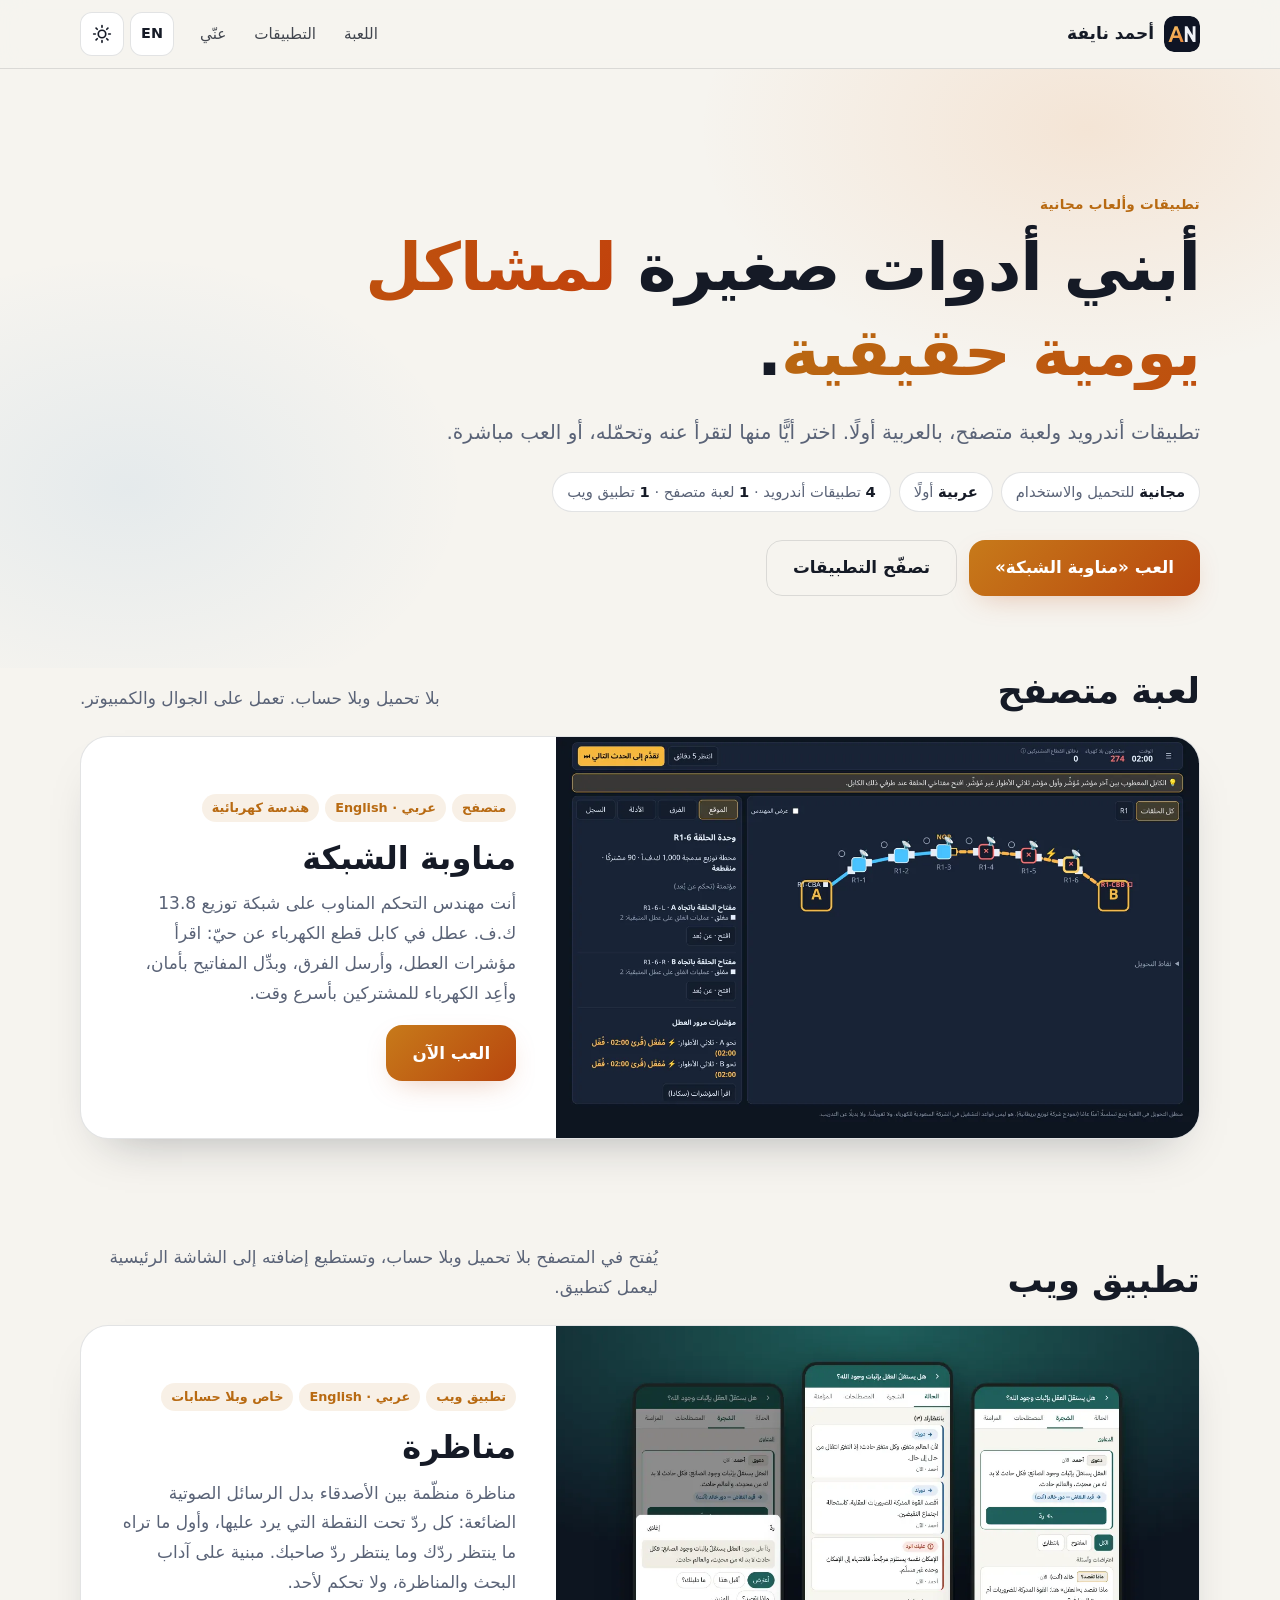
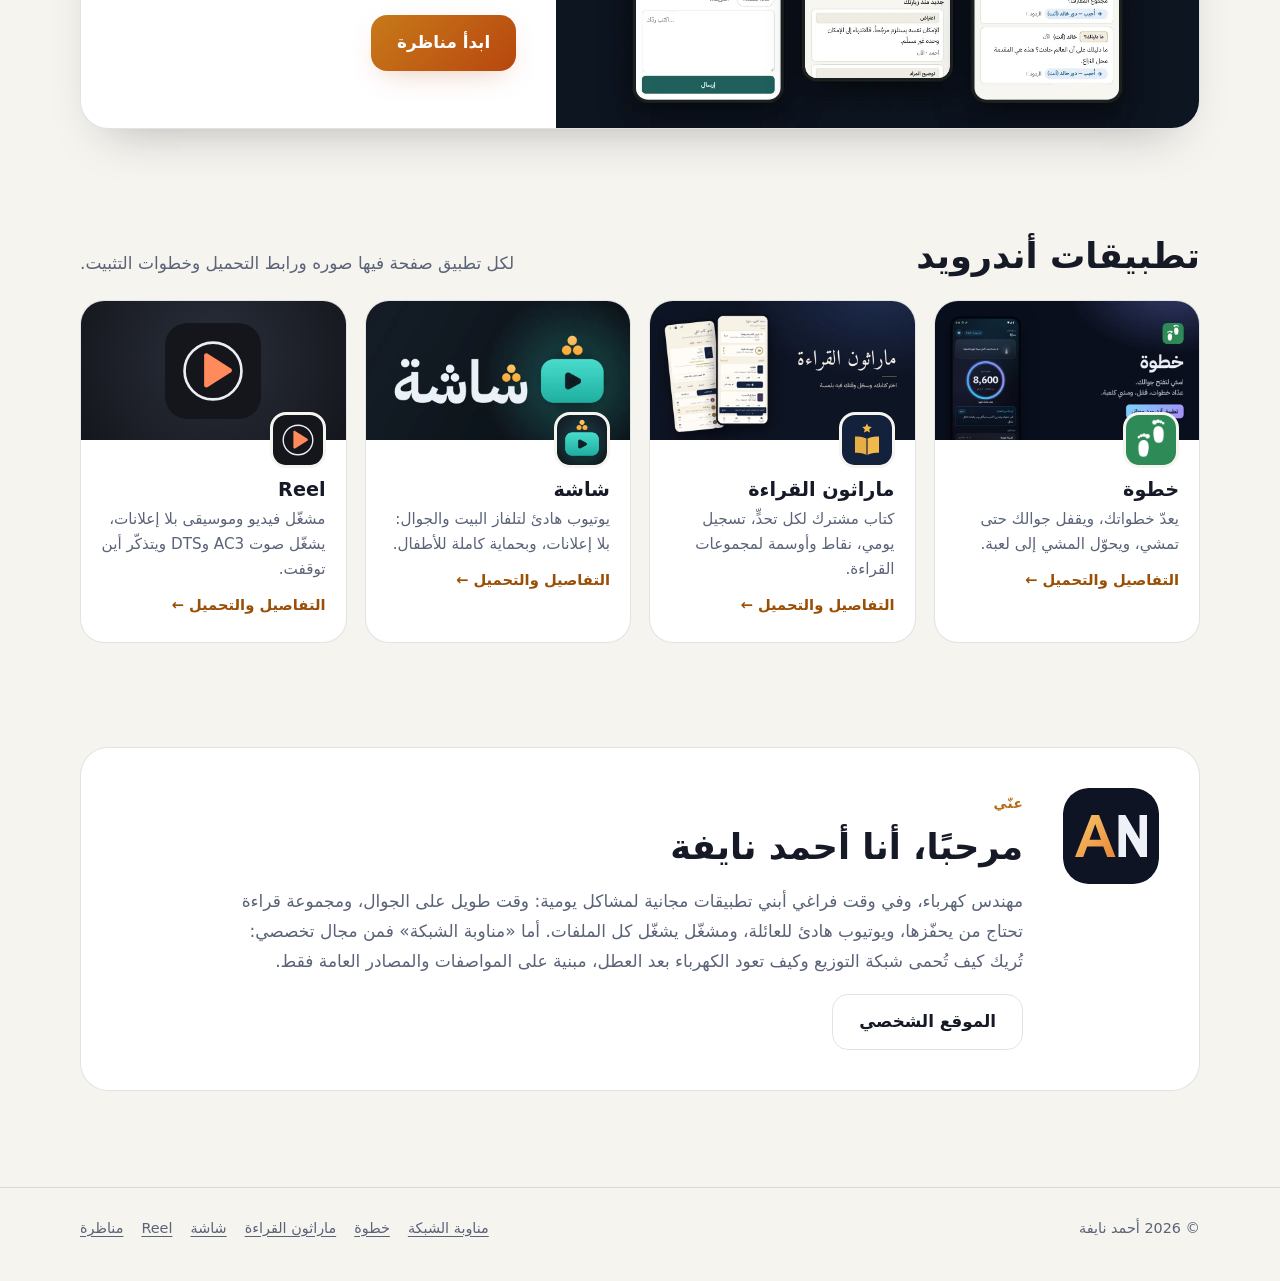
==== index.html @ 64fbf271 "Add Munazara (مناظرة) web app under /munazara/ and a card on the hub Built from Ahmad-Nayfeh/Repo-B " ====
<!doctype html>
<html lang="ar" dir="rtl">
<head>
<meta charset="utf-8">
<meta name="viewport" content="width=device-width, initial-scale=1">
<title>أحمد نايفة · تطبيقات وألعاب مجانية</title>
<meta name="description" content="تطبيقات أندرويد وألعاب متصفح مجانية بالعربية من أحمد نايفة: خطوة، ماراثون القراءة، شاشة، Reel، ولعبة مناوبة الشبكة، وتطبيق مناظرة.">
<link rel="canonical" href="https://ahmad-nayfeh.github.io/">
<link rel="icon" href="assets/logo.svg" type="image/svg+xml">
<meta name="theme-color" content="#0B1020" media="(prefers-color-scheme: dark)">
<meta name="theme-color" content="#F6F4EF" media="(prefers-color-scheme: light)">
<meta property="og:type" content="website">
<meta property="og:locale" content="ar_AR">
<meta property="og:locale:alternate" content="en_US">
<meta property="og:title" content="أحمد نايفة · تطبيقات وألعاب مجانية">
<meta property="og:description" content="تطبيقات أندرويد وألعاب متصفح مجانية، عربية أولًا.">
<meta property="og:url" content="https://ahmad-nayfeh.github.io/">
<meta property="og:image" content="https://ahmad-nayfeh.github.io/assets/img/og-hub.png">
<meta name="twitter:card" content="summary_large_image">
<link rel="stylesheet" href="assets/fonts.css">
<link rel="stylesheet" href="assets/site.css">
<script>
  /* Theme and language before first paint (no flash). Storage may be blocked: ignore errors. */
  (function () {
    var d = document.documentElement, t = null, l = null;
    try { t = localStorage.getItem('theme'); l = localStorage.getItem('lang'); } catch (e) {}
    var q = new URLSearchParams(location.search).get('lang');
    if (q === 'en' || q === 'ar') l = q;
    if (t === 'light' || t === 'dark') d.setAttribute('data-theme', t);
    if (l === 'en') { d.lang = 'en'; d.dir = 'ltr'; }
  })();
</script>
<style>
  :root {
    --bg: #0B1020; --bg2: #10172B; --ink: #EEF1F7; --muted: #A1ABC0; --line: rgba(255,255,255,.11);
    --card: rgba(255,255,255,.04); --card-hover: rgba(255,255,255,.07); --accent: #F2B84B; --accent-2: #E8873A;
    --accent-soft: rgba(242,184,75,.13); --on-accent: #1A1204; --link: #F5C76E; --shadow: 0 30px 60px -30px rgba(0,0,0,.7);
    --btn-bg: linear-gradient(135deg, #F7C76A, #E8873A); --glow: rgba(232,135,58,.55);
    --hero-a: rgba(242,184,75,.16); --hero-b: rgba(71,194,255,.10);
    color-scheme: dark;
  }
  @media (prefers-color-scheme: light) {
    :root:not([data-theme="dark"]) {
      --bg: #F6F4EF; --bg2: #EFECE4; --ink: #151A26; --muted: #5A6377; --line: rgba(20,26,38,.12);
      --card: #FFFFFF; --card-hover: #FFFFFF; --accent: #B86A12; --accent-2: #C2410C; --accent-soft: rgba(184,106,18,.10);
      --on-accent: #FFFFFF; --link: #9A4F06; --shadow: 0 24px 48px -28px rgba(20,26,38,.35);
      --btn-bg: linear-gradient(135deg, #C77A1A, #B8460E); --glow: rgba(184,70,14,.35);
      --hero-a: rgba(232,135,58,.14); --hero-b: rgba(30,120,200,.08);
      color-scheme: light;
    }
  }
  :root[data-theme="light"] {
    --bg: #F6F4EF; --bg2: #EFECE4; --ink: #151A26; --muted: #5A6377; --line: rgba(20,26,38,.12);
    --card: #FFFFFF; --card-hover: #FFFFFF; --accent: #B86A12; --accent-2: #C2410C; --accent-soft: rgba(184,106,18,.10);
    --on-accent: #FFFFFF; --link: #9A4F06; --shadow: 0 24px 48px -28px rgba(20,26,38,.35);
    --btn-bg: linear-gradient(135deg, #C77A1A, #B8460E); --glow: rgba(184,70,14,.35);
    --hero-a: rgba(232,135,58,.14); --hero-b: rgba(30,120,200,.08);
    color-scheme: light;
  }
  body { background: var(--bg); }

  /* Header */
  .site-head { position: sticky; top: 0; z-index: 20; backdrop-filter: saturate(1.4) blur(12px); -webkit-backdrop-filter: saturate(1.4) blur(12px); background: color-mix(in srgb, var(--bg) 80%, transparent); border-bottom: 1px solid var(--line); }
  .site-head .top { padding: 12px 0; }
  .head-end { display: flex; align-items: center; gap: 6px; }
  .site-head nav { display: flex; gap: 4px; margin-inline-end: 8px; }
  .site-head nav a { padding: 8px 12px; border-radius: 10px; color: var(--ink); opacity: .8; text-decoration: none; font-size: .95rem; }
  .site-head nav a:hover { opacity: 1; background: var(--card); }
  @media (max-width: 720px) { .site-head nav { display: none; } }
  .icon-btn { min-width: 44px; height: 44px; padding: 0 10px; display: inline-grid; place-items: center; border-radius: 12px; border: 1px solid var(--line); background: var(--card); color: var(--ink); font: inherit; font-weight: 700; font-size: .9rem; cursor: pointer; }
  .icon-btn:hover { border-color: var(--accent); }
  .icon-btn svg { width: 20px; height: 20px; }
  .i-sun { display: none; }
  :root[data-theme="light"] .i-sun { display: block; } :root[data-theme="light"] .i-moon { display: none; }
  @media (prefers-color-scheme: light) { :root:not([data-theme]) .i-sun { display: block; } :root:not([data-theme]) .i-moon { display: none; } }

  /* Hero */
  .intro { position: relative; isolation: isolate; padding: clamp(56px, 11vw, 120px) 0 clamp(40px, 7vw, 72px); overflow: hidden; }
  .intro::before { content: ""; position: absolute; inset: 0; z-index: -1;
    background: radial-gradient(600px 380px at 85% 10%, var(--hero-a), transparent 65%), radial-gradient(520px 360px at 10% 70%, var(--hero-b), transparent 65%); }
  .intro h1 { font-size: clamp(2.3rem, 7vw, 4.1rem); letter-spacing: -.015em; margin-bottom: .3em; max-width: 14em; }
  .intro h1 .hl { background: linear-gradient(135deg, var(--accent), var(--accent-2)); -webkit-background-clip: text; background-clip: text; color: transparent; }
  .chips { display: flex; flex-wrap: wrap; gap: 8px; margin: 22px 0 28px; padding: 0; list-style: none; }
  .chips li { border: 1px solid var(--line); background: var(--card); border-radius: 999px; padding: 6px 14px; font-size: .92rem; color: var(--muted); }
  .chips b { color: var(--ink); font-weight: 600; }

  /* Section titles */
  .sec-head { display: flex; align-items: end; justify-content: space-between; gap: 8px 16px; margin-bottom: 22px; flex-wrap: wrap; }
  .sec-head h2 { margin: 0; }
  .sec-head p { margin: 0; color: var(--muted); max-width: 34em; }
  section[id] { scroll-margin-top: 80px; }

  /* Featured game */
  .feature { display: grid; grid-template-columns: 1.15fr .85fr; border: 1px solid var(--line); border-radius: 28px; overflow: hidden; background: var(--card); box-shadow: var(--shadow); }
  .feature .shot { display: block; background: #0D1420; min-height: 280px; }
  .feature .shot img { width: 100%; height: 100%; object-fit: cover; }
  .feature .body { padding: clamp(22px, 4vw, 40px); display: flex; flex-direction: column; justify-content: center; }
  .feature h3 { font-size: clamp(1.5rem, 3.4vw, 2rem); margin-bottom: .3em; }
  .feature p { color: var(--muted); }
  .tags { display: flex; flex-wrap: wrap; gap: 6px; margin: 0 0 16px; padding: 0; list-style: none; }
  .tags li { font-size: .8rem; font-weight: 600; padding: 3px 10px; border-radius: 999px; background: var(--accent-soft); color: var(--accent); }
  @media (max-width: 860px) { .feature { grid-template-columns: 1fr; } .feature .shot { min-height: 0; aspect-ratio: 16 / 10; } }

  /* App cards */
  .apps { display: grid; grid-template-columns: repeat(auto-fill, minmax(250px, 1fr)); gap: 18px; }
  .app { display: flex; flex-direction: column; border: 1px solid var(--line); border-radius: 24px; overflow: hidden; background: var(--card); color: inherit; text-decoration: none; transition: transform .18s ease, border-color .18s ease, box-shadow .18s ease; }
  .app:hover { transform: translateY(-3px); border-color: color-mix(in srgb, var(--accent) 55%, transparent); box-shadow: var(--shadow); background: var(--card-hover); }
  .app .thumb { aspect-ratio: 1200 / 630; background: var(--bg2); overflow: hidden; }
  .app .thumb img { width: 100%; height: 100%; object-fit: cover; }
  .app .thumb.icon-only { display: grid; place-items: center; background: radial-gradient(circle at 50% 40%, #2A2F3B, #14161C); }
  .app .thumb.icon-only img { width: 96px; height: 96px; border-radius: 22px; object-fit: contain; }
  .app .meta { display: flex; flex-direction: column; padding: 0 20px 22px; flex: 1; }
  .app .meta > img { width: 56px; height: 56px; border-radius: 16px; flex: none; margin-top: -28px; border: 3px solid var(--bg); background: var(--bg); }
  .app .meta > div { padding-top: 10px; }
  .app .more { white-space: nowrap; }
  .app h3 { margin: 0 0 .2em; font-size: 1.2rem; }
  .app p { margin: 0; color: var(--muted); font-size: .95rem; line-height: 1.65; }
  .app .more { display: inline-block; margin-top: 10px; font-weight: 600; font-size: .92rem; color: var(--link); }
  .ar-only { display: none; font-size: .72rem; font-weight: 600; color: var(--muted); border: 1px solid var(--line); border-radius: 999px; padding: 1px 8px; margin-inline-start: 8px; vertical-align: middle; }
  html[lang="en"] .ar-only { display: inline-block; }

  /* About */
  .about { display: grid; grid-template-columns: auto 1fr; gap: clamp(20px, 4vw, 40px); align-items: start; border: 1px solid var(--line); border-radius: 28px; padding: clamp(22px, 4vw, 40px); background: var(--card); }
  .about .mark { width: 96px; height: 96px; border-radius: 26px; }
  .about p { color: var(--muted); max-width: 46em; }
  @media (max-width: 640px) { .about { grid-template-columns: 1fr; } .about .mark { width: 72px; height: 72px; } }

  .site-foot { border-top: 1px solid var(--line); margin-top: clamp(56px, 9vw, 96px); }
  .site-foot .foot { padding: 28px 0 40px; }
  .foot nav { display: flex; flex-wrap: wrap; gap: 6px 18px; }
</style>
</head>
<body>
<a class="skip" href="#main" data-en="Skip to content">تخطَّ إلى المحتوى</a>

<header class="site-head">
  <div class="wrap top">
    <a class="brand" href="./"><img src="assets/logo.svg" alt="" width="36" height="36"><span data-en="Ahmad Nayfeh">أحمد نايفة</span></a>
    <div class="head-end">
      <nav aria-label="الأقسام" data-en-aria="Sections">
        <a href="#game" data-en="Game">اللعبة</a>
        <a href="#apps" data-en="Apps">التطبيقات</a>
        <a href="#about" data-en="About">عنّي</a>
      </nav>
      <button class="icon-btn" id="lang" type="button" aria-label="Switch to English" data-en-aria="التبديل إلى العربية"><span data-en="ع">EN</span></button>
      <button class="icon-btn" id="theme" type="button" aria-label="تبديل المظهر" data-en-aria="Toggle theme">
        <svg class="i-moon" viewBox="0 0 24 24" fill="none" stroke="currentColor" stroke-width="2" stroke-linecap="round" stroke-linejoin="round" aria-hidden="true"><path d="M21 12.8A9 9 0 1 1 11.2 3a7 7 0 0 0 9.8 9.8z"/></svg>
        <svg class="i-sun" viewBox="0 0 24 24" fill="none" stroke="currentColor" stroke-width="2" stroke-linecap="round" aria-hidden="true"><circle cx="12" cy="12" r="4.5"/><path d="M12 2v2M12 20v2M4.9 4.9l1.4 1.4M17.7 17.7l1.4 1.4M2 12h2M20 12h2M4.9 19.1l1.4-1.4M17.7 6.3l1.4-1.4"/></svg>
      </button>
    </div>
  </div>
</header>

<main id="main">
  <div class="intro">
    <div class="wrap">
      <span class="eyebrow" data-en="Free apps and games">تطبيقات وألعاب مجانية</span>
      <h1 data-en="I build small tools for <span class=&quot;hl&quot;>real everyday problems</span>.">أبني أدوات صغيرة <span class="hl">لمشاكل يومية حقيقية</span>.</h1>
      <p class="lead" data-en="Android apps and a browser game, Arabic first. Pick one to read about it and download it, or play right away.">تطبيقات أندرويد ولعبة متصفح، بالعربية أولًا. اختر أيًّا منها لتقرأ عنه وتحمّله، أو العب مباشرة.</p>
      <ul class="chips">
        <li data-en="<b>Free</b> to download and use"><b>مجانية</b> للتحميل والاستخدام</li>
        <li data-en="<b>Arabic</b> first"><b>عربية</b> أولًا</li>
        <li data-en="<b>4</b> Android apps · <b>1</b> browser game · <b>1</b> web app"><b>4</b> تطبيقات أندرويد · <b>1</b> لعبة متصفح · <b>1</b> تطبيق ويب</li>
      </ul>
      <div class="cta">
        <a class="btn" href="grid-shift/" data-en="Play Grid Shift">العب «مناوبة الشبكة»</a>
        <a class="btn btn-ghost" href="#apps" data-en="Browse the apps">تصفّح التطبيقات</a>
      </div>
    </div>
  </div>

  <section class="wrap" id="game" aria-labelledby="game-h">
    <div class="sec-head">
      <h2 id="game-h" data-en="Browser game">لعبة متصفح</h2>
      <p data-en="No download, no account. Works on phone and computer.">بلا تحميل وبلا حساب. تعمل على الجوال والكمبيوتر.</p>
    </div>
    <article class="feature">
      <a class="shot" href="grid-shift/" tabindex="-1" aria-hidden="true"><img src="assets/img/grid-shift-shot.webp" alt="" width="1200" height="750" loading="lazy"></a>
      <div class="body">
        <ul class="tags"><li data-en="Browser">متصفح</li><li data-en="Arabic · English">عربي · English</li><li data-en="Electrical engineering">هندسة كهربائية</li></ul>
        <h3 data-en="Grid Shift">مناوبة الشبكة</h3>
        <p data-en="You are the duty control engineer on a 13.8 kV distribution network. A cable fault cuts power to a district: read the fault indicators, send crews, switch safely, and restore customers as fast as you can.">أنت مهندس التحكم المناوب على شبكة توزيع 13.8 ك.ف. عطل في كابل قطع الكهرباء عن حيّ: اقرأ مؤشرات العطل، وأرسل الفرق، وبدِّل المفاتيح بأمان، وأعِد الكهرباء للمشتركين بأسرع وقت.</p>
        <div class="cta"><a class="btn" href="grid-shift/" data-en="Play now">العب الآن</a></div>
      </div>
    </article>
  </section>

  <section class="wrap section" id="web" aria-labelledby="web-h">
    <div class="sec-head">
      <h2 id="web-h" data-en="Web app">تطبيق ويب</h2>
      <p data-en="Opens in the browser, no download, no account. Add it to your home screen to use it like an app.">يُفتح في المتصفح بلا تحميل وبلا حساب، وتستطيع إضافته إلى الشاشة الرئيسية ليعمل كتطبيق.</p>
    </div>
    <article class="feature">
      <a class="shot" href="munazara/" tabindex="-1" aria-hidden="true"><img src="assets/img/munazara-shot.webp" alt="" width="1200" height="750" loading="lazy"></a>
      <div class="body">
        <ul class="tags"><li data-en="Web app">تطبيق ويب</li><li data-en="Arabic · English">عربي · English</li><li data-en="Private, no accounts">خاص وبلا حسابات</li></ul>
        <h3 data-en="Munazara">مناظرة</h3>
        <p data-en="A structured debate between friends instead of lost voice notes: every reply sits under the point it answers, and the first screen shows what is waiting on you and on your friend. Built on the classical etiquette of disputation (ādāb al-munāẓara), and it never judges who is right.">مناظرة منظّمة بين الأصدقاء بدل الرسائل الصوتية الضائعة: كل ردّ تحت النقطة التي يرد عليها، وأول ما تراه ما ينتظر ردّك وما ينتظر ردّ صاحبك. مبنية على آداب البحث والمناظرة، ولا تحكم لأحد.</p>
        <div class="cta"><a class="btn" href="munazara/" data-en="Start a debate">ابدأ مناظرة</a></div>
      </div>
    </article>
  </section>

  <section class="wrap section" id="apps" aria-labelledby="apps-h">
    <div class="sec-head">
      <h2 id="apps-h" data-en="Android apps">تطبيقات أندرويد</h2>
      <p data-en="Each app has a page with screenshots, the download link and install steps.">لكل تطبيق صفحة فيها صوره ورابط التحميل وخطوات التثبيت.</p>
    </div>
    <div class="apps">
      <a class="app" href="khatwa/">
        <div class="thumb"><img src="assets/img/khatwa-card.webp" alt="" width="800" height="420" loading="lazy"></div>
        <div class="meta"><img src="khatwa/img/logo.png" alt="" width="56" height="56"><div>
          <h3><span data-en="Khatwa">خطوة</span><span class="ar-only">Arabic page</span></h3>
          <p data-en="Counts your steps, locks your phone until you walk, and turns walking into a game.">يعدّ خطواتك، ويقفل جوالك حتى تمشي، ويحوّل المشي إلى لعبة.</p>
          <span class="more" data-en="Details and download →">التفاصيل والتحميل ←</span>
        </div></div>
      </a>
      <a class="app" href="marathon/">
        <div class="thumb"><img src="assets/img/marathon-card.webp" alt="" width="800" height="420" loading="lazy"></div>
        <div class="meta"><img src="marathon/img/icon.svg" alt="" width="56" height="56"><div>
          <h3><span data-en="Reading Marathon">ماراثون القراءة</span><span class="ar-only">Arabic page</span></h3>
          <p data-en="One shared book per challenge, a daily log, points and badges for reading groups.">كتاب مشترك لكل تحدٍّ، تسجيل يومي، نقاط وأوسمة لمجموعات القراءة.</p>
          <span class="more" data-en="Details and download →">التفاصيل والتحميل ←</span>
        </div></div>
      </a>
      <a class="app" href="shasha/">
        <div class="thumb"><img src="assets/img/shasha-card.webp" alt="" width="800" height="450" loading="lazy"></div>
        <div class="meta"><img src="shasha/img/icon.png" alt="" width="56" height="56"><div>
          <h3><span data-en="Shasha">شاشة</span><span class="ar-only">Arabic page</span></h3>
          <p data-en="Calm YouTube for the family TV and phone: no ads, with full protection for children.">يوتيوب هادئ لتلفاز البيت والجوال: بلا إعلانات، وبحماية كاملة للأطفال.</p>
          <span class="more" data-en="Details and download →">التفاصيل والتحميل ←</span>
        </div></div>
      </a>
      <a class="app" href="reel/">
        <div class="thumb icon-only"><img src="reel/img/icon.svg" alt="" width="96" height="96" loading="lazy"></div>
        <div class="meta"><img src="reel/img/icon.svg" alt="" width="56" height="56"><div>
          <h3>Reel<span class="ar-only">Arabic page</span></h3>
          <p data-en="Ad-free video and music player that plays AC3 and DTS audio and remembers where you stopped.">مشغّل فيديو وموسيقى بلا إعلانات، يشغّل صوت AC3 وDTS ويتذكّر أين توقفت.</p>
          <span class="more" data-en="Details and download →">التفاصيل والتحميل ←</span>
        </div></div>
      </a>
    </div>
  </section>

  <section class="wrap" id="about" aria-labelledby="about-h">
    <div class="about">
      <img class="mark" src="assets/logo.svg" alt="" width="96" height="96">
      <div>
        <span class="eyebrow" data-en="About">عنّي</span>
        <h2 id="about-h" data-en="Hi, I'm Ahmad Nayfeh">مرحبًا، أنا أحمد نايفة</h2>
        <p data-en="I'm an electrical engineer, and in my spare time I build free apps for everyday problems: too much time on the phone, keeping a reading group going, a calm YouTube for the family, a player that plays every file. Grid Shift comes from my own field: it shows how a distribution network is protected and how power is restored after a fault, built on public standards and sources only.">مهندس كهرباء، وفي وقت فراغي أبني تطبيقات مجانية لمشاكل يومية: وقت طويل على الجوال، ومجموعة قراءة تحتاج من يحفّزها، ويوتيوب هادئ للعائلة، ومشغّل يشغّل كل الملفات. أما «مناوبة الشبكة» فمن مجال تخصصي: تُريك كيف تُحمى شبكة التوزيع وكيف تعود الكهرباء بعد العطل، مبنية على المواصفات والمصادر العامة فقط.</p>
        <div class="cta"><a class="btn btn-ghost" href="https://ahmadnayfeh.vercel.app" data-en="Personal website">الموقع الشخصي</a></div>
      </div>
    </div>
  </section>
</main>

<footer class="site-foot">
  <div class="wrap foot">
    <span data-en="© 2026 Ahmad Nayfeh">© 2026 أحمد نايفة</span>
    <nav aria-label="روابط" data-en-aria="Links">
      <a href="grid-shift/" data-en="Grid Shift">مناوبة الشبكة</a>
      <a href="khatwa/" data-en="Khatwa">خطوة</a>
      <a href="marathon/" data-en="Reading Marathon">ماراثون القراءة</a>
      <a href="shasha/" data-en="Shasha">شاشة</a>
      <a href="reel/">Reel</a>
      <a href="munazara/" data-en="Munazara">مناظرة</a>
    </nav>
  </div>
</footer>

<script>
(function () {
  var d = document.documentElement;
  var descEl = document.querySelector('meta[name=description]');
  var meta = {
    ar: { title: document.title, desc: descEl.content },
    en: { title: 'Ahmad Nayfeh · Free apps and games', desc: 'Free Android apps, a browser game and a web app, Arabic first: Khatwa, Reading Marathon, Shasha, Reel, Grid Shift and Munazara.' }
  };
  var nodes = [].slice.call(document.querySelectorAll('[data-en]'));
  nodes.forEach(function (n) { n.setAttribute('data-ar', n.innerHTML); });
  var ariaNodes = [].slice.call(document.querySelectorAll('[data-en-aria]'));
  ariaNodes.forEach(function (n) { n.setAttribute('data-ar-aria', n.getAttribute('aria-label')); });
  function apply(l) {
    d.lang = l; d.dir = l === 'en' ? 'ltr' : 'rtl';
    nodes.forEach(function (n) { n.innerHTML = n.getAttribute(l === 'en' ? 'data-en' : 'data-ar'); });
    ariaNodes.forEach(function (n) { n.setAttribute('aria-label', n.getAttribute(l === 'en' ? 'data-en-aria' : 'data-ar-aria')); });
    document.title = meta[l].title;
    descEl.content = meta[l].desc;
  }
  if (d.lang === 'en') apply('en');
  document.getElementById('lang').addEventListener('click', function () {
    var l = d.lang === 'en' ? 'ar' : 'en';
    apply(l);
    try { localStorage.setItem('lang', l); } catch (e) {}
  });
  document.getElementById('theme').addEventListener('click', function () {
    var cur = d.getAttribute('data-theme') || (matchMedia('(prefers-color-scheme: light)').matches ? 'light' : 'dark');
    var next = cur === 'light' ? 'dark' : 'light';
    d.setAttribute('data-theme', next);
    try { localStorage.setItem('theme', next); } catch (e) {}
  });
})();
</script>
</body>
</html>
---- assets/fonts.css ----
/* Self-hosted fonts (SIL Open Font License 1.1, see fonts/LICENSE-*.txt). No third-party requests. */
@font-face{font-family:'IBM Plex Sans Arabic';font-style:normal;font-weight:400;font-display:swap;src:url(fonts/ibm-plex-sans-arabic-arabic-400-normal.woff2) format('woff2');unicode-range:U+0600-06FF,U+0750-077F,U+0870-088E,U+0890-0891,U+0897-08E1,U+08E3-08FF,U+200C-200E,U+2010-2011,U+204F,U+2E41,U+FB50-FDFF,U+FE70-FE74,U+FE76-FEFC,U+102E0-102FB,U+10E60-10E7E,U+10EC2-10EC4,U+10EFC-10EFF,U+1EE00-1EE03,U+1EE05-1EE1F,U+1EE21-1EE22,U+1EE24,U+1EE27,U+1EE29-1EE32,U+1EE34-1EE37,U+1EE39,U+1EE3B,U+1EE42,U+1EE47,U+1EE49,U+1EE4B,U+1EE4D-1EE4F,U+1EE51-1EE52,U+1EE54,U+1EE57,U+1EE59,U+1EE5B,U+1EE5D,U+1EE5F,U+1EE61-1EE62,U+1EE64,U+1EE67-1EE6A,U+1EE6C-1EE72,U+1EE74-1EE77,U+1EE79-1EE7C,U+1EE7E,U+1EE80-1EE89,U+1EE8B-1EE9B,U+1EEA1-1EEA3,U+1EEA5-1EEA9,U+1EEAB-1EEBB,U+1EEF0-1EEF1}
@font-face{font-family:'IBM Plex Sans Arabic';font-style:normal;font-weight:400;font-display:swap;src:url(fonts/ibm-plex-sans-arabic-latin-400-normal.woff2) format('woff2');unicode-range:U+0000-00FF,U+0131,U+0152-0153,U+02BB-02BC,U+02C6,U+02DA,U+02DC,U+0304,U+0308,U+0329,U+2000-206F,U+20AC,U+2122,U+2191,U+2193,U+2212,U+2215,U+FEFF,U+FFFD}
@font-face{font-family:'IBM Plex Sans Arabic';font-style:normal;font-weight:500;font-display:swap;src:url(fonts/ibm-plex-sans-arabic-arabic-500-normal.woff2) format('woff2');unicode-range:U+0600-06FF,U+0750-077F,U+0870-088E,U+0890-0891,U+0897-08E1,U+08E3-08FF,U+200C-200E,U+2010-2011,U+204F,U+2E41,U+FB50-FDFF,U+FE70-FE74,U+FE76-FEFC,U+102E0-102FB,U+10E60-10E7E,U+10EC2-10EC4,U+10EFC-10EFF,U+1EE00-1EE03,U+1EE05-1EE1F,U+1EE21-1EE22,U+1EE24,U+1EE27,U+1EE29-1EE32,U+1EE34-1EE37,U+1EE39,U+1EE3B,U+1EE42,U+1EE47,U+1EE49,U+1EE4B,U+1EE4D-1EE4F,U+1EE51-1EE52,U+1EE54,U+1EE57,U+1EE59,U+1EE5B,U+1EE5D,U+1EE5F,U+1EE61-1EE62,U+1EE64,U+1EE67-1EE6A,U+1EE6C-1EE72,U+1EE74-1EE77,U+1EE79-1EE7C,U+1EE7E,U+1EE80-1EE89,U+1EE8B-1EE9B,U+1EEA1-1EEA3,U+1EEA5-1EEA9,U+1EEAB-1EEBB,U+1EEF0-1EEF1}
@font-face{font-family:'IBM Plex Sans Arabic';font-style:normal;font-weight:500;font-display:swap;src:url(fonts/ibm-plex-sans-arabic-latin-500-normal.woff2) format('woff2');unicode-range:U+0000-00FF,U+0131,U+0152-0153,U+02BB-02BC,U+02C6,U+02DA,U+02DC,U+0304,U+0308,U+0329,U+2000-206F,U+20AC,U+2122,U+2191,U+2193,U+2212,U+2215,U+FEFF,U+FFFD}
@font-face{font-family:'IBM Plex Sans Arabic';font-style:normal;font-weight:600;font-display:swap;src:url(fonts/ibm-plex-sans-arabic-arabic-600-normal.woff2) format('woff2');unicode-range:U+0600-06FF,U+0750-077F,U+0870-088E,U+0890-0891,U+0897-08E1,U+08E3-08FF,U+200C-200E,U+2010-2011,U+204F,U+2E41,U+FB50-FDFF,U+FE70-FE74,U+FE76-FEFC,U+102E0-102FB,U+10E60-10E7E,U+10EC2-10EC4,U+10EFC-10EFF,U+1EE00-1EE03,U+1EE05-1EE1F,U+1EE21-1EE22,U+1EE24,U+1EE27,U+1EE29-1EE32,U+1EE34-1EE37,U+1EE39,U+1EE3B,U+1EE42,U+1EE47,U+1EE49,U+1EE4B,U+1EE4D-1EE4F,U+1EE51-1EE52,U+1EE54,U+1EE57,U+1EE59,U+1EE5B,U+1EE5D,U+1EE5F,U+1EE61-1EE62,U+1EE64,U+1EE67-1EE6A,U+1EE6C-1EE72,U+1EE74-1EE77,U+1EE79-1EE7C,U+1EE7E,U+1EE80-1EE89,U+1EE8B-1EE9B,U+1EEA1-1EEA3,U+1EEA5-1EEA9,U+1EEAB-1EEBB,U+1EEF0-1EEF1}
@font-face{font-family:'IBM Plex Sans Arabic';font-style:normal;font-weight:600;font-display:swap;src:url(fonts/ibm-plex-sans-arabic-latin-600-normal.woff2) format('woff2');unicode-range:U+0000-00FF,U+0131,U+0152-0153,U+02BB-02BC,U+02C6,U+02DA,U+02DC,U+0304,U+0308,U+0329,U+2000-206F,U+20AC,U+2122,U+2191,U+2193,U+2212,U+2215,U+FEFF,U+FFFD}
@font-face{font-family:'IBM Plex Sans Arabic';font-style:normal;font-weight:700;font-display:swap;src:url(fonts/ibm-plex-sans-arabic-arabic-700-normal.woff2) format('woff2');unicode-range:U+0600-06FF,U+0750-077F,U+0870-088E,U+0890-0891,U+0897-08E1,U+08E3-08FF,U+200C-200E,U+2010-2011,U+204F,U+2E41,U+FB50-FDFF,U+FE70-FE74,U+FE76-FEFC,U+102E0-102FB,U+10E60-10E7E,U+10EC2-10EC4,U+10EFC-10EFF,U+1EE00-1EE03,U+1EE05-1EE1F,U+1EE21-1EE22,U+1EE24,U+1EE27,U+1EE29-1EE32,U+1EE34-1EE37,U+1EE39,U+1EE3B,U+1EE42,U+1EE47,U+1EE49,U+1EE4B,U+1EE4D-1EE4F,U+1EE51-1EE52,U+1EE54,U+1EE57,U+1EE59,U+1EE5B,U+1EE5D,U+1EE5F,U+1EE61-1EE62,U+1EE64,U+1EE67-1EE6A,U+1EE6C-1EE72,U+1EE74-1EE77,U+1EE79-1EE7C,U+1EE7E,U+1EE80-1EE89,U+1EE8B-1EE9B,U+1EEA1-1EEA3,U+1EEA5-1EEA9,U+1EEAB-1EEBB,U+1EEF0-1EEF1}
@font-face{font-family:'IBM Plex Sans Arabic';font-style:normal;font-weight:700;font-display:swap;src:url(fonts/ibm-plex-sans-arabic-latin-700-normal.woff2) format('woff2');unicode-range:U+0000-00FF,U+0131,U+0152-0153,U+02BB-02BC,U+02C6,U+02DA,U+02DC,U+0304,U+0308,U+0329,U+2000-206F,U+20AC,U+2122,U+2191,U+2193,U+2212,U+2215,U+FEFF,U+FFFD}
@font-face{font-family:'Amiri';font-style:normal;font-weight:400;font-display:swap;src:url(fonts/amiri-arabic-400-normal.woff2) format('woff2');unicode-range:U+0600-06FF,U+0750-077F,U+0870-088E,U+0890-0891,U+0897-08E1,U+08E3-08FF,U+200C-200E,U+2010-2011,U+204F,U+2E41,U+FB50-FDFF,U+FE70-FE74,U+FE76-FEFC,U+102E0-102FB,U+10E60-10E7E,U+10EC2-10EC4,U+10EFC-10EFF,U+1EE00-1EE03,U+1EE05-1EE1F,U+1EE21-1EE22,U+1EE24,U+1EE27,U+1EE29-1EE32,U+1EE34-1EE37,U+1EE39,U+1EE3B,U+1EE42,U+1EE47,U+1EE49,U+1EE4B,U+1EE4D-1EE4F,U+1EE51-1EE52,U+1EE54,U+1EE57,U+1EE59,U+1EE5B,U+1EE5D,U+1EE5F,U+1EE61-1EE62,U+1EE64,U+1EE67-1EE6A,U+1EE6C-1EE72,U+1EE74-1EE77,U+1EE79-1EE7C,U+1EE7E,U+1EE80-1EE89,U+1EE8B-1EE9B,U+1EEA1-1EEA3,U+1EEA5-1EEA9,U+1EEAB-1EEBB,U+1EEF0-1EEF1}
@font-face{font-family:'Amiri';font-style:normal;font-weight:400;font-display:swap;src:url(fonts/amiri-latin-400-normal.woff2) format('woff2');unicode-range:U+0000-00FF,U+0131,U+0152-0153,U+02BB-02BC,U+02C6,U+02DA,U+02DC,U+0304,U+0308,U+0329,U+2000-206F,U+20AC,U+2122,U+2191,U+2193,U+2212,U+2215,U+FEFF,U+FFFD}
@font-face{font-family:'Amiri';font-style:normal;font-weight:700;font-display:swap;src:url(fonts/amiri-arabic-700-normal.woff2) format('woff2');unicode-range:U+0600-06FF,U+0750-077F,U+0870-088E,U+0890-0891,U+0897-08E1,U+08E3-08FF,U+200C-200E,U+2010-2011,U+204F,U+2E41,U+FB50-FDFF,U+FE70-FE74,U+FE76-FEFC,U+102E0-102FB,U+10E60-10E7E,U+10EC2-10EC4,U+10EFC-10EFF,U+1EE00-1EE03,U+1EE05-1EE1F,U+1EE21-1EE22,U+1EE24,U+1EE27,U+1EE29-1EE32,U+1EE34-1EE37,U+1EE39,U+1EE3B,U+1EE42,U+1EE47,U+1EE49,U+1EE4B,U+1EE4D-1EE4F,U+1EE51-1EE52,U+1EE54,U+1EE57,U+1EE59,U+1EE5B,U+1EE5D,U+1EE5F,U+1EE61-1EE62,U+1EE64,U+1EE67-1EE6A,U+1EE6C-1EE72,U+1EE74-1EE77,U+1EE79-1EE7C,U+1EE7E,U+1EE80-1EE89,U+1EE8B-1EE9B,U+1EEA1-1EEA3,U+1EEA5-1EEA9,U+1EEAB-1EEBB,U+1EEF0-1EEF1}
@font-face{font-family:'Amiri';font-style:normal;font-weight:700;font-display:swap;src:url(fonts/amiri-latin-700-normal.woff2) format('woff2');unicode-range:U+0000-00FF,U+0131,U+0152-0153,U+02BB-02BC,U+02C6,U+02DA,U+02DC,U+0304,U+0308,U+0329,U+2000-206F,U+20AC,U+2122,U+2191,U+2193,U+2212,U+2215,U+FEFF,U+FFFD}
---- assets/site.css ----
/* Shared base for the app pages. Each page sets its identity through the variables on <body class="t-…">. */
*, *::before, *::after { box-sizing: border-box; }
html { -webkit-text-size-adjust: 100%; scroll-behavior: smooth; }
body {
  margin: 0;
  font-family: "IBM Plex Sans Arabic", system-ui, -apple-system, "Segoe UI", Tahoma, sans-serif;
  font-size: 17px;
  line-height: 1.75;
  background: var(--bg);
  color: var(--ink);
  -webkit-font-smoothing: antialiased;
}
img { max-width: 100%; height: auto; display: block; }
a { color: var(--link); text-underline-offset: 3px; }
a:hover { text-decoration-thickness: 2px; }
:focus-visible { outline: 3px solid var(--accent); outline-offset: 3px; border-radius: 6px; }
h1, h2, h3 { line-height: 1.3; margin: 0 0 .5em; }
h2 { font-size: clamp(1.6rem, 4.2vw, 2.2rem); }
h3 { font-size: 1.12rem; }
p { margin: 0 0 1em; }
code { font-family: ui-monospace, "SFMono-Regular", Menlo, monospace; font-size: .85em; direction: ltr; unicode-bidi: embed; }

.wrap { width: min(1120px, 100% - 32px); margin-inline: auto; }
.section { padding: clamp(56px, 9vw, 104px) 0; }
.section + .section { padding-top: 0; }
.eyebrow { display: inline-block; font-size: .85rem; font-weight: 600; letter-spacing: .02em; color: var(--accent); margin-bottom: .6em; }
.lead { font-size: clamp(1.05rem, 2.4vw, 1.25rem); color: var(--muted); max-width: 40em; }
.muted { color: var(--muted); }
.skip { position: absolute; inset-inline-start: 12px; top: -60px; padding: 8px 14px; background: var(--accent); color: var(--on-accent); border-radius: 10px; z-index: 10; }
.skip:focus { top: 12px; }

/* Top bar */
.top { display: flex; align-items: center; justify-content: space-between; gap: 12px; padding: 18px 0; }
.brand { display: flex; align-items: center; gap: 10px; color: inherit; text-decoration: none; font-weight: 700; }
.brand img { width: 36px; height: 36px; border-radius: 10px; }
.top nav { display: flex; gap: 18px; font-size: .95rem; }
.top nav a { color: inherit; opacity: .8; text-decoration: none; }
.top nav a:hover { opacity: 1; }
@media (max-width: 640px) { .top nav { display: none; } }

/* Buttons */
.btn {
  display: inline-flex; align-items: center; justify-content: center; gap: 10px;
  min-height: 56px; padding: 0 26px; border-radius: 16px;
  font: inherit; font-weight: 700; font-size: 1.05rem; text-decoration: none; cursor: pointer; border: 0;
  background: var(--btn-bg); color: var(--on-accent);
  box-shadow: 0 10px 30px -12px var(--glow);
  transition: transform .15s ease, box-shadow .15s ease;
}
.btn:hover { transform: translateY(-1px); box-shadow: 0 14px 34px -12px var(--glow); }
.btn svg { width: 22px; height: 22px; flex: none; }
.btn-ghost { background: transparent; color: inherit; border: 1.5px solid var(--line); box-shadow: none; }
.btn-ghost:hover { box-shadow: none; border-color: var(--accent); }
.dl-meta { font-size: .88rem; color: var(--muted); margin-top: 12px; }
.dl-meta code { font-size: .78rem; word-break: break-all; }

/* Hero */
.hero { position: relative; overflow: hidden; }
.hero-grid { display: grid; grid-template-columns: 1.05fr .95fr; gap: 40px; align-items: center; padding: 28px 0 72px; }
@media (max-width: 900px) { .hero-grid { grid-template-columns: 1fr; padding-bottom: 48px; } }
.hero h1 { font-size: clamp(2.6rem, 8vw, 4.4rem); margin-bottom: .2em; }
.hero .lead { margin-bottom: 1.6em; }
.cta { display: flex; flex-wrap: wrap; gap: 12px; align-items: center; }
.qr { display: none; align-items: center; gap: 14px; margin-top: 22px; padding: 12px 14px; border: 1px solid var(--line); border-radius: 16px; width: fit-content; }
.qr img { width: 92px; height: 92px; background: #fff; padding: 6px; border-radius: 10px; }
.qr p { margin: 0; font-size: .9rem; color: var(--muted); max-width: 15em; line-height: 1.6; }
@media (min-width: 900px) and (hover: hover) { .qr { display: flex; } }

/* Phones: side, centre, side (the centre one in front) */
.phones { display: flex; justify-content: center; align-items: center; padding: 12px 0 8px; }
.phone {
  flex: none; position: relative; width: clamp(150px, 19vw, 236px); aspect-ratio: 9 / 20;
  border-radius: 34px; padding: 8px; background: var(--frame);
  box-shadow: 0 40px 80px -30px rgba(0,0,0,.55), inset 0 0 0 1.5px rgba(255,255,255,.08);
}
.phone img { width: 100%; height: 100%; object-fit: cover; object-position: top; border-radius: 27px; }
.phone.side { transform: scale(.86) rotate(var(--tilt)); margin-inline: -34px; z-index: 1; filter: saturate(.9); }
.phone.side:first-child { --tilt: 5deg; }
.phone.side:last-child { --tilt: -5deg; }
.phone.main { z-index: 2; }
@media (max-width: 480px) {
  .phone { width: 42vw; border-radius: 26px; padding: 6px; }
  .phone img { border-radius: 21px; }
  .phone.side { margin-inline: -18vw; }
}

/* Cards */
.grid { display: grid; gap: 16px; grid-template-columns: repeat(auto-fit, minmax(250px, 1fr)); }
.card { background: var(--card); border: 1px solid var(--line); border-radius: 22px; padding: 22px; }
.card .ico { width: 46px; height: 46px; border-radius: 14px; display: grid; place-items: center; margin-bottom: 14px; background: var(--accent-soft, rgba(127,127,127,.12)); color: var(--accent); }
.card .ico svg { width: 24px; height: 24px; }
.card h3 { margin-bottom: .35em; }
.card p { margin: 0; color: var(--muted); font-size: .97rem; }

/* Gallery */
.gallery { display: grid; grid-auto-flow: column; grid-auto-columns: minmax(200px, 240px); gap: 18px; overflow-x: auto; padding: 8px 4px 22px; scroll-snap-type: x mandatory; overscroll-behavior-x: contain; }
.gallery figure { margin: 0; scroll-snap-align: start; }
.gallery img { border-radius: 24px; border: 1px solid var(--line); aspect-ratio: 9 / 20; object-fit: cover; object-position: top; width: 100%; }
.gallery figcaption { text-align: center; font-size: .9rem; color: var(--muted); margin-top: 8px; }

/* Steps */
.steps { counter-reset: s; display: grid; gap: 14px; padding: 0; margin: 0; list-style: none; }
.steps li { counter-increment: s; position: relative; padding: 18px 20px; padding-inline-start: 70px; background: var(--card); border: 1px solid var(--line); border-radius: 18px; }
.steps li::before { content: counter(s); position: absolute; inset-inline-start: 18px; top: 16px; width: 36px; height: 36px; border-radius: 12px; display: grid; place-items: center; font-weight: 700; background: var(--accent-soft); color: var(--accent); }
.steps b { display: block; }
.steps span { color: var(--muted); font-size: .96rem; }

/* Unnumbered variant */
.steps.plain li { padding-inline-start: 20px; }
.steps.plain li::before { display: none; }

/* Split */
.split { display: grid; grid-template-columns: 1fr 1fr; gap: 40px; align-items: start; }
@media (max-width: 860px) { .split { grid-template-columns: 1fr; } }

/* Table */
.table { width: 100%; border-collapse: separate; border-spacing: 0; border: 1px solid var(--line); border-radius: 18px; overflow: hidden; background: var(--card); font-size: .97rem; }
.table th, .table td { padding: 14px 16px; text-align: start; border-bottom: 1px solid var(--line); vertical-align: top; }
.table tr:last-child td { border-bottom: 0; }
.table th { font-size: .85rem; color: var(--muted); font-weight: 600; }

/* FAQ */
.faq details { background: var(--card); border: 1px solid var(--line); border-radius: 16px; padding: 4px 20px; margin-bottom: 10px; }
.faq summary { cursor: pointer; font-weight: 600; padding: 14px 0; list-style: none; display: flex; justify-content: space-between; gap: 12px; }
.faq summary::-webkit-details-marker { display: none; }
.faq summary::after { content: ""; flex: none; width: 9px; height: 9px; margin-top: 5px; border-left: 2px solid var(--accent); border-bottom: 2px solid var(--accent); transform: rotate(-45deg); transition: transform .2s; }
.faq details[open] summary::after { transform: rotate(135deg); margin-top: 9px; }
.faq details p { color: var(--muted); }

/* Final CTA + footer */
.final { text-align: center; padding: clamp(48px, 8vw, 88px) 24px; border-radius: 32px; background: var(--final-bg); color: var(--final-ink); }
.final .lead { margin-inline: auto; color: inherit; opacity: .8; }
.foot { padding: 36px 0 48px; font-size: .9rem; color: var(--muted); display: flex; flex-wrap: wrap; gap: 10px 22px; justify-content: space-between; }
.foot a { color: inherit; }

@media (prefers-reduced-motion: reduce) { * { transition: none !important; scroll-behavior: auto !important; } }
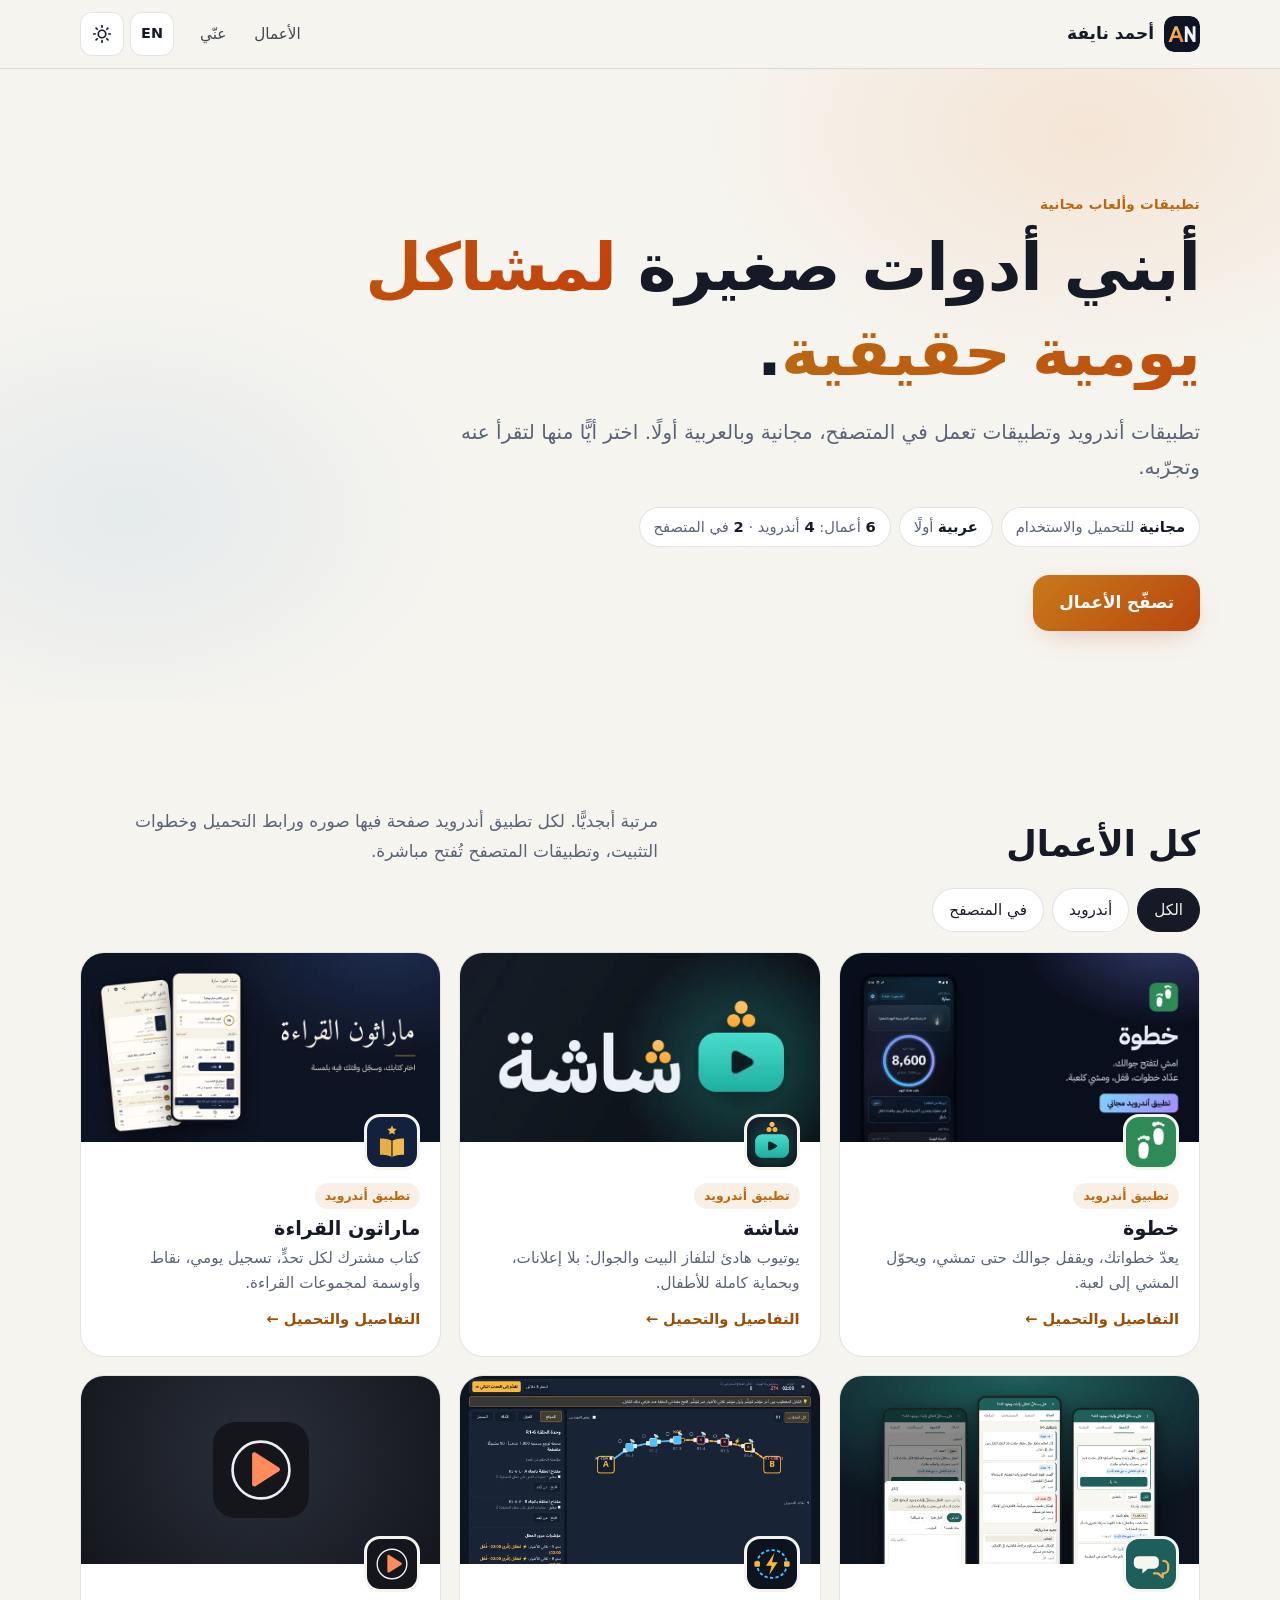
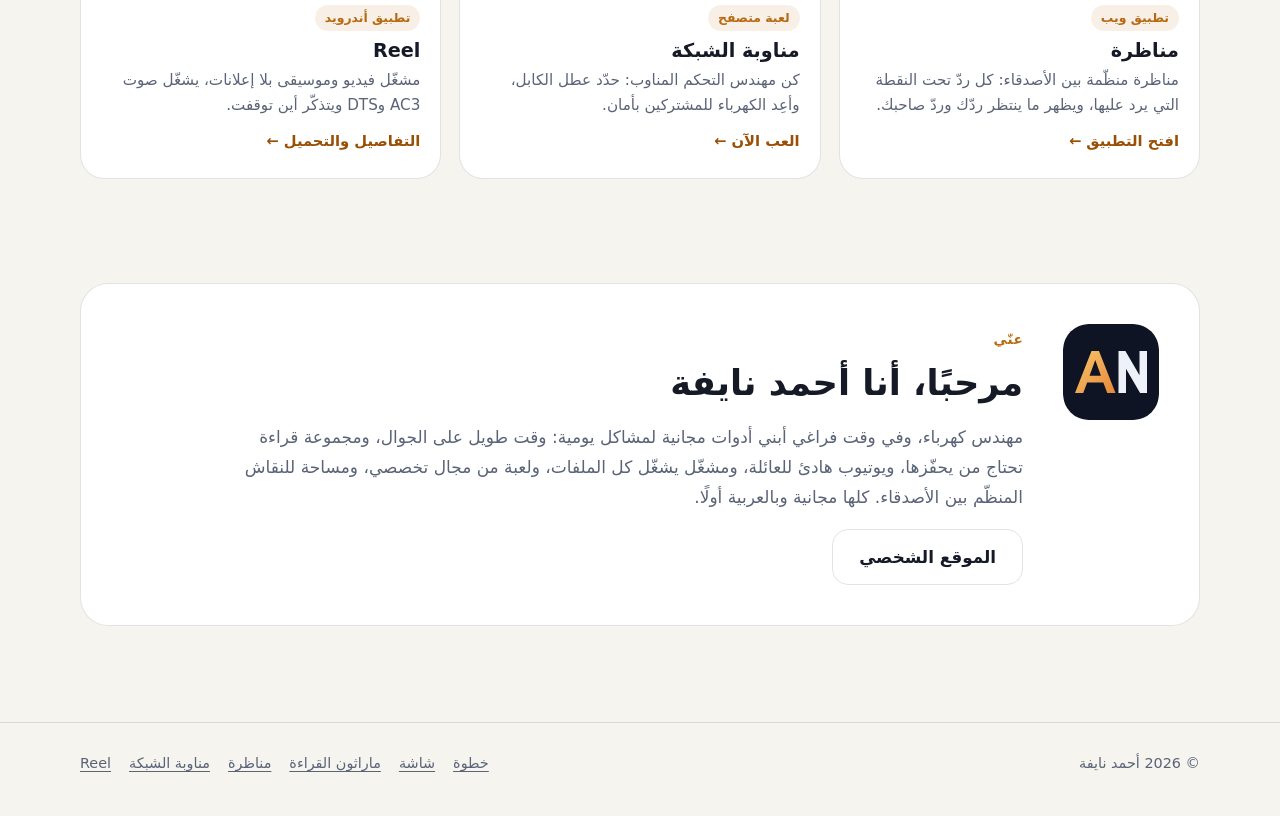
==== commit 2033c6bf: "Hub: one equal grid for all six projects (no featured item) - Neutral hero: one 'Browse the work' bu" ====
--- a/index.html
+++ b/index.html
@@ -4,7 +4,7 @@
 <meta charset="utf-8">
 <meta name="viewport" content="width=device-width, initial-scale=1">
 <title>أحمد نايفة · تطبيقات وألعاب مجانية</title>
-<meta name="description" content="تطبيقات أندرويد وألعاب متصفح مجانية بالعربية من أحمد نايفة: خطوة، ماراثون القراءة، شاشة، Reel، ولعبة مناوبة الشبكة، وتطبيق مناظرة.">
+<meta name="description" content="أعمال مجانية بالعربية من أحمد نايفة: تطبيقات أندرويد وتطبيقات تعمل في المتصفح — Reel، خطوة، شاشة، ماراثون القراءة، مناظرة، مناوبة الشبكة.">
 <link rel="canonical" href="https://ahmad-nayfeh.github.io/">
 <link rel="icon" href="assets/logo.svg" type="image/svg+xml">
 <meta name="theme-color" content="#0B1020" media="(prefers-color-scheme: dark)">
@@ -13,7 +13,7 @@
 <meta property="og:locale" content="ar_AR">
 <meta property="og:locale:alternate" content="en_US">
 <meta property="og:title" content="أحمد نايفة · تطبيقات وألعاب مجانية">
-<meta property="og:description" content="تطبيقات أندرويد وألعاب متصفح مجانية، عربية أولًا.">
+<meta property="og:description" content="تطبيقات أندرويد وتطبيقات متصفح مجانية، عربية أولًا.">
 <meta property="og:url" content="https://ahmad-nayfeh.github.io/">
 <meta property="og:image" content="https://ahmad-nayfeh.github.io/assets/img/og-hub.png">
 <meta name="twitter:card" content="summary_large_image">
@@ -90,23 +90,21 @@
   .sec-head p { margin: 0; color: var(--muted); max-width: 34em; }
   section[id] { scroll-margin-top: 80px; }
 
-  /* Featured game */
-  .feature { display: grid; grid-template-columns: 1.15fr .85fr; border: 1px solid var(--line); border-radius: 28px; overflow: hidden; background: var(--card); box-shadow: var(--shadow); }
-  .feature .shot { display: block; background: #0D1420; min-height: 280px; }
-  .feature .shot img { width: 100%; height: 100%; object-fit: cover; }
-  .feature .body { padding: clamp(22px, 4vw, 40px); display: flex; flex-direction: column; justify-content: center; }
-  .feature h3 { font-size: clamp(1.5rem, 3.4vw, 2rem); margin-bottom: .3em; }
-  .feature p { color: var(--muted); }
-  .tags { display: flex; flex-wrap: wrap; gap: 6px; margin: 0 0 16px; padding: 0; list-style: none; }
-  .tags li { font-size: .8rem; font-weight: 600; padding: 3px 10px; border-radius: 999px; background: var(--accent-soft); color: var(--accent); }
-  @media (max-width: 860px) { .feature { grid-template-columns: 1fr; } .feature .shot { min-height: 0; aspect-ratio: 16 / 10; } }
-
+  /* Type tag and filters (one equal grid, no featured item) */
+  .kind { display: inline-block; font-size: .78rem; font-weight: 600; padding: 2px 10px; border-radius: 999px; background: var(--accent-soft); color: var(--accent); margin-bottom: 8px; }
+  .filters { display: flex; flex-wrap: wrap; gap: 8px; margin: 0 0 20px; }
+  .filters button { min-height: 44px; padding: 0 16px; border-radius: 999px; border: 1px solid var(--line); background: var(--card); color: var(--ink); font: inherit; font-size: .95rem; cursor: pointer; }
+  .filters button[aria-pressed="true"] { background: var(--ink); color: var(--bg); border-color: var(--ink); }
+  .app[hidden] { display: none; }
   /* App cards */
-  .apps { display: grid; grid-template-columns: repeat(auto-fill, minmax(250px, 1fr)); gap: 18px; }
+  .apps { display: grid; grid-template-columns: repeat(3, minmax(0, 1fr)); gap: 18px; }
+  @media (max-width: 960px) { .apps { grid-template-columns: repeat(2, minmax(0, 1fr)); } }
+  @media (max-width: 600px) { .apps { grid-template-columns: 1fr; } }
   .app { display: flex; flex-direction: column; border: 1px solid var(--line); border-radius: 24px; overflow: hidden; background: var(--card); color: inherit; text-decoration: none; transition: transform .18s ease, border-color .18s ease, box-shadow .18s ease; }
   .app:hover { transform: translateY(-3px); border-color: color-mix(in srgb, var(--accent) 55%, transparent); box-shadow: var(--shadow); background: var(--card-hover); }
   .app .thumb { aspect-ratio: 1200 / 630; background: var(--bg2); overflow: hidden; }
   .app .thumb img { width: 100%; height: 100%; object-fit: cover; }
+  .app .thumb.shot img { object-position: center top; }
   .app .thumb.icon-only { display: grid; place-items: center; background: radial-gradient(circle at 50% 40%, #2A2F3B, #14161C); }
   .app .thumb.icon-only img { width: 96px; height: 96px; border-radius: 22px; object-fit: contain; }
   .app .meta { display: flex; flex-direction: column; padding: 0 20px 22px; flex: 1; }
@@ -138,8 +136,7 @@
     <a class="brand" href="./"><img src="assets/logo.svg" alt="" width="36" height="36"><span data-en="Ahmad Nayfeh">أحمد نايفة</span></a>
     <div class="head-end">
       <nav aria-label="الأقسام" data-en-aria="Sections">
-        <a href="#game" data-en="Game">اللعبة</a>
-        <a href="#apps" data-en="Apps">التطبيقات</a>
+        <a href="#work" data-en="Work">الأعمال</a>
         <a href="#about" data-en="About">عنّي</a>
       </nav>
       <button class="icon-btn" id="lang" type="button" aria-label="Switch to English" data-en-aria="التبديل إلى العربية"><span data-en="ع">EN</span></button>
@@ -156,87 +153,81 @@
     <div class="wrap">
       <span class="eyebrow" data-en="Free apps and games">تطبيقات وألعاب مجانية</span>
       <h1 data-en="I build small tools for <span class=&quot;hl&quot;>real everyday problems</span>.">أبني أدوات صغيرة <span class="hl">لمشاكل يومية حقيقية</span>.</h1>
-      <p class="lead" data-en="Android apps and a browser game, Arabic first. Pick one to read about it and download it, or play right away.">تطبيقات أندرويد ولعبة متصفح، بالعربية أولًا. اختر أيًّا منها لتقرأ عنه وتحمّله، أو العب مباشرة.</p>
+      <p class="lead" data-en="Android apps and apps that run in the browser, free and Arabic first. Pick any of them to read about it and try it.">تطبيقات أندرويد وتطبيقات تعمل في المتصفح، مجانية وبالعربية أولًا. اختر أيًّا منها لتقرأ عنه وتجرّبه.</p>
       <ul class="chips">
         <li data-en="<b>Free</b> to download and use"><b>مجانية</b> للتحميل والاستخدام</li>
         <li data-en="<b>Arabic</b> first"><b>عربية</b> أولًا</li>
-        <li data-en="<b>4</b> Android apps · <b>1</b> browser game · <b>1</b> web app"><b>4</b> تطبيقات أندرويد · <b>1</b> لعبة متصفح · <b>1</b> تطبيق ويب</li>
+        <li data-en="<b>6</b> projects: <b>4</b> Android · <b>2</b> in the browser"><b>6</b> أعمال: <b>4</b> أندرويد · <b>2</b> في المتصفح</li>
       </ul>
       <div class="cta">
-        <a class="btn" href="grid-shift/" data-en="Play Grid Shift">العب «مناوبة الشبكة»</a>
-        <a class="btn btn-ghost" href="#apps" data-en="Browse the apps">تصفّح التطبيقات</a>
+        <a class="btn" href="#work" data-en="Browse the work">تصفّح الأعمال</a>
       </div>
     </div>
   </div>
 
-  <section class="wrap" id="game" aria-labelledby="game-h">
+  <section class="wrap section" id="work" aria-labelledby="work-h">
     <div class="sec-head">
-      <h2 id="game-h" data-en="Browser game">لعبة متصفح</h2>
-      <p data-en="No download, no account. Works on phone and computer.">بلا تحميل وبلا حساب. تعمل على الجوال والكمبيوتر.</p>
-    </div>
-    <article class="feature">
-      <a class="shot" href="grid-shift/" tabindex="-1" aria-hidden="true"><img src="assets/img/grid-shift-shot.webp" alt="" width="1200" height="750" loading="lazy"></a>
-      <div class="body">
-        <ul class="tags"><li data-en="Browser">متصفح</li><li data-en="Arabic · English">عربي · English</li><li data-en="Electrical engineering">هندسة كهربائية</li></ul>
-        <h3 data-en="Grid Shift">مناوبة الشبكة</h3>
-        <p data-en="You are the duty control engineer on a 13.8 kV distribution network. A cable fault cuts power to a district: read the fault indicators, send crews, switch safely, and restore customers as fast as you can.">أنت مهندس التحكم المناوب على شبكة توزيع 13.8 ك.ف. عطل في كابل قطع الكهرباء عن حيّ: اقرأ مؤشرات العطل، وأرسل الفرق، وبدِّل المفاتيح بأمان، وأعِد الكهرباء للمشتركين بأسرع وقت.</p>
-        <div class="cta"><a class="btn" href="grid-shift/" data-en="Play now">العب الآن</a></div>
-      </div>
-    </article>
-  </section>
-
-  <section class="wrap section" id="web" aria-labelledby="web-h">
-    <div class="sec-head">
-      <h2 id="web-h" data-en="Web app">تطبيق ويب</h2>
-      <p data-en="Opens in the browser, no download, no account. Add it to your home screen to use it like an app.">يُفتح في المتصفح بلا تحميل وبلا حساب، وتستطيع إضافته إلى الشاشة الرئيسية ليعمل كتطبيق.</p>
-    </div>
-    <article class="feature">
-      <a class="shot" href="munazara/" tabindex="-1" aria-hidden="true"><img src="assets/img/munazara-shot.webp" alt="" width="1200" height="750" loading="lazy"></a>
-      <div class="body">
-        <ul class="tags"><li data-en="Web app">تطبيق ويب</li><li data-en="Arabic · English">عربي · English</li><li data-en="Private, no accounts">خاص وبلا حسابات</li></ul>
-        <h3 data-en="Munazara">مناظرة</h3>
-        <p data-en="A structured debate between friends instead of lost voice notes: every reply sits under the point it answers, and the first screen shows what is waiting on you and on your friend. Built on the classical etiquette of disputation (ādāb al-munāẓara), and it never judges who is right.">مناظرة منظّمة بين الأصدقاء بدل الرسائل الصوتية الضائعة: كل ردّ تحت النقطة التي يرد عليها، وأول ما تراه ما ينتظر ردّك وما ينتظر ردّ صاحبك. مبنية على آداب البحث والمناظرة، ولا تحكم لأحد.</p>
-        <div class="cta"><a class="btn" href="munazara/" data-en="Start a debate">ابدأ مناظرة</a></div>
-      </div>
-    </article>
-  </section>
-
-  <section class="wrap section" id="apps" aria-labelledby="apps-h">
-    <div class="sec-head">
-      <h2 id="apps-h" data-en="Android apps">تطبيقات أندرويد</h2>
-      <p data-en="Each app has a page with screenshots, the download link and install steps.">لكل تطبيق صفحة فيها صوره ورابط التحميل وخطوات التثبيت.</p>
-    </div>
-    <div class="apps">
-      <a class="app" href="khatwa/">
+      <h2 id="work-h" data-en="All work">كل الأعمال</h2>
+      <p data-en="Listed alphabetically. Android apps have a page with screenshots, the download link and install steps; browser apps open directly.">مرتبة أبجديًّا. لكل تطبيق أندرويد صفحة فيها صوره ورابط التحميل وخطوات التثبيت، وتطبيقات المتصفح تُفتح مباشرة.</p>
+    </div>
+    <div class="filters" role="group" aria-label="تصفية" data-en-aria="Filter">
+      <button type="button" data-filter="all" aria-pressed="true" data-en="All">الكل</button>
+      <button type="button" data-filter="android" aria-pressed="false" data-en="Android">أندرويد</button>
+      <button type="button" data-filter="browser" aria-pressed="false" data-en="In the browser">في المتصفح</button>
+    </div>
+    <div class="apps" id="work-grid">
+      <a class="app" href="reel/" data-group="android" data-name-ar="Reel" data-name-en="Reel">
+        <div class="thumb icon-only"><img src="reel/img/icon.svg" alt="" width="96" height="96" loading="lazy"></div>
+        <div class="meta"><img src="reel/img/icon.svg" alt="" width="56" height="56"><div>
+          <span class="kind" data-en="Android app">تطبيق أندرويد</span>
+          <h3>Reel<span class="ar-only">Arabic page</span></h3>
+          <p data-en="Ad-free video and music player that plays AC3 and DTS audio and remembers where you stopped.">مشغّل فيديو وموسيقى بلا إعلانات، يشغّل صوت AC3 وDTS ويتذكّر أين توقفت.</p>
+          <span class="more" data-en="Details and download →">التفاصيل والتحميل ←</span>
+        </div></div>
+      </a>
+      <a class="app" href="khatwa/" data-group="android" data-name-ar="خطوة" data-name-en="Khatwa">
         <div class="thumb"><img src="assets/img/khatwa-card.webp" alt="" width="800" height="420" loading="lazy"></div>
         <div class="meta"><img src="khatwa/img/logo.png" alt="" width="56" height="56"><div>
+          <span class="kind" data-en="Android app">تطبيق أندرويد</span>
           <h3><span data-en="Khatwa">خطوة</span><span class="ar-only">Arabic page</span></h3>
           <p data-en="Counts your steps, locks your phone until you walk, and turns walking into a game.">يعدّ خطواتك، ويقفل جوالك حتى تمشي، ويحوّل المشي إلى لعبة.</p>
           <span class="more" data-en="Details and download →">التفاصيل والتحميل ←</span>
         </div></div>
       </a>
-      <a class="app" href="marathon/">
+      <a class="app" href="shasha/" data-group="android" data-name-ar="شاشة" data-name-en="Shasha">
+        <div class="thumb"><img src="assets/img/shasha-card.webp" alt="" width="800" height="450" loading="lazy"></div>
+        <div class="meta"><img src="shasha/img/icon.png" alt="" width="56" height="56"><div>
+          <span class="kind" data-en="Android app">تطبيق أندرويد</span>
+          <h3><span data-en="Shasha">شاشة</span><span class="ar-only">Arabic page</span></h3>
+          <p data-en="Calm YouTube for the family TV and phone: no ads, with full protection for children.">يوتيوب هادئ لتلفاز البيت والجوال: بلا إعلانات، وبحماية كاملة للأطفال.</p>
+          <span class="more" data-en="Details and download →">التفاصيل والتحميل ←</span>
+        </div></div>
+      </a>
+      <a class="app" href="marathon/" data-group="android" data-name-ar="ماراثون القراءة" data-name-en="Reading Marathon">
         <div class="thumb"><img src="assets/img/marathon-card.webp" alt="" width="800" height="420" loading="lazy"></div>
         <div class="meta"><img src="marathon/img/icon.svg" alt="" width="56" height="56"><div>
+          <span class="kind" data-en="Android app">تطبيق أندرويد</span>
           <h3><span data-en="Reading Marathon">ماراثون القراءة</span><span class="ar-only">Arabic page</span></h3>
           <p data-en="One shared book per challenge, a daily log, points and badges for reading groups.">كتاب مشترك لكل تحدٍّ، تسجيل يومي، نقاط وأوسمة لمجموعات القراءة.</p>
           <span class="more" data-en="Details and download →">التفاصيل والتحميل ←</span>
         </div></div>
       </a>
-      <a class="app" href="shasha/">
-        <div class="thumb"><img src="assets/img/shasha-card.webp" alt="" width="800" height="450" loading="lazy"></div>
-        <div class="meta"><img src="shasha/img/icon.png" alt="" width="56" height="56"><div>
-          <h3><span data-en="Shasha">شاشة</span><span class="ar-only">Arabic page</span></h3>
-          <p data-en="Calm YouTube for the family TV and phone: no ads, with full protection for children.">يوتيوب هادئ لتلفاز البيت والجوال: بلا إعلانات، وبحماية كاملة للأطفال.</p>
-          <span class="more" data-en="Details and download →">التفاصيل والتحميل ←</span>
-        </div></div>
-      </a>
-      <a class="app" href="reel/">
-        <div class="thumb icon-only"><img src="reel/img/icon.svg" alt="" width="96" height="96" loading="lazy"></div>
-        <div class="meta"><img src="reel/img/icon.svg" alt="" width="56" height="56"><div>
-          <h3>Reel<span class="ar-only">Arabic page</span></h3>
-          <p data-en="Ad-free video and music player that plays AC3 and DTS audio and remembers where you stopped.">مشغّل فيديو وموسيقى بلا إعلانات، يشغّل صوت AC3 وDTS ويتذكّر أين توقفت.</p>
-          <span class="more" data-en="Details and download →">التفاصيل والتحميل ←</span>
+      <a class="app" href="munazara/" data-group="browser" data-name-ar="مناظرة" data-name-en="Munazara">
+        <div class="thumb shot"><img src="assets/img/munazara-shot.webp" alt="" width="1200" height="750" loading="lazy"></div>
+        <div class="meta"><img src="munazara/icon.svg" alt="" width="56" height="56"><div>
+          <span class="kind" data-en="Web app">تطبيق ويب</span>
+          <h3><span data-en="Munazara">مناظرة</span></h3>
+          <p data-en="A structured debate between friends: every reply sits under the point it answers, and you see what is waiting on you and on your friend.">مناظرة منظّمة بين الأصدقاء: كل ردّ تحت النقطة التي يرد عليها، ويظهر ما ينتظر ردّك وردّ صاحبك.</p>
+          <span class="more" data-en="Open the app →">افتح التطبيق ←</span>
+        </div></div>
+      </a>
+      <a class="app" href="grid-shift/" data-group="browser" data-name-ar="مناوبة الشبكة" data-name-en="Grid Shift">
+        <div class="thumb shot"><img src="assets/img/grid-shift-shot.webp" alt="" width="1200" height="750" loading="lazy"></div>
+        <div class="meta"><img src="assets/grid-shift.svg" alt="" width="56" height="56"><div>
+          <span class="kind" data-en="Browser game">لعبة متصفح</span>
+          <h3><span data-en="Grid Shift">مناوبة الشبكة</span></h3>
+          <p data-en="Be the duty control engineer: locate the cable fault and restore power to customers safely.">كن مهندس التحكم المناوب: حدّد عطل الكابل، وأعِد الكهرباء للمشتركين بأمان.</p>
+          <span class="more" data-en="Play now →">العب الآن ←</span>
         </div></div>
       </a>
     </div>
@@ -248,7 +239,7 @@
       <div>
         <span class="eyebrow" data-en="About">عنّي</span>
         <h2 id="about-h" data-en="Hi, I'm Ahmad Nayfeh">مرحبًا، أنا أحمد نايفة</h2>
-        <p data-en="I'm an electrical engineer, and in my spare time I build free apps for everyday problems: too much time on the phone, keeping a reading group going, a calm YouTube for the family, a player that plays every file. Grid Shift comes from my own field: it shows how a distribution network is protected and how power is restored after a fault, built on public standards and sources only.">مهندس كهرباء، وفي وقت فراغي أبني تطبيقات مجانية لمشاكل يومية: وقت طويل على الجوال، ومجموعة قراءة تحتاج من يحفّزها، ويوتيوب هادئ للعائلة، ومشغّل يشغّل كل الملفات. أما «مناوبة الشبكة» فمن مجال تخصصي: تُريك كيف تُحمى شبكة التوزيع وكيف تعود الكهرباء بعد العطل، مبنية على المواصفات والمصادر العامة فقط.</p>
+        <p data-en="I'm an electrical engineer, and in my spare time I build free tools for everyday problems: too much time on the phone, keeping a reading group going, a calm YouTube for the family, a player that plays every file, a game from my own field, and a place for structured debate between friends. All free, Arabic first.">مهندس كهرباء، وفي وقت فراغي أبني أدوات مجانية لمشاكل يومية: وقت طويل على الجوال، ومجموعة قراءة تحتاج من يحفّزها، ويوتيوب هادئ للعائلة، ومشغّل يشغّل كل الملفات، ولعبة من مجال تخصصي، ومساحة للنقاش المنظّم بين الأصدقاء. كلها مجانية وبالعربية أولًا.</p>
         <div class="cta"><a class="btn btn-ghost" href="https://ahmadnayfeh.vercel.app" data-en="Personal website">الموقع الشخصي</a></div>
       </div>
     </div>
@@ -258,13 +249,13 @@
 <footer class="site-foot">
   <div class="wrap foot">
     <span data-en="© 2026 Ahmad Nayfeh">© 2026 أحمد نايفة</span>
-    <nav aria-label="روابط" data-en-aria="Links">
-      <a href="grid-shift/" data-en="Grid Shift">مناوبة الشبكة</a>
-      <a href="khatwa/" data-en="Khatwa">خطوة</a>
-      <a href="marathon/" data-en="Reading Marathon">ماراثون القراءة</a>
-      <a href="shasha/" data-en="Shasha">شاشة</a>
-      <a href="reel/">Reel</a>
-      <a href="munazara/" data-en="Munazara">مناظرة</a>
+    <nav aria-label="روابط" data-en-aria="Links" id="foot-links">
+      <a href="reel/" data-name-ar="Reel" data-name-en="Reel">Reel</a>
+      <a href="khatwa/" data-en="Khatwa" data-name-ar="خطوة" data-name-en="Khatwa">خطوة</a>
+      <a href="shasha/" data-en="Shasha" data-name-ar="شاشة" data-name-en="Shasha">شاشة</a>
+      <a href="marathon/" data-en="Reading Marathon" data-name-ar="ماراثون القراءة" data-name-en="Reading Marathon">ماراثون القراءة</a>
+      <a href="munazara/" data-en="Munazara" data-name-ar="مناظرة" data-name-en="Munazara">مناظرة</a>
+      <a href="grid-shift/" data-en="Grid Shift" data-name-ar="مناوبة الشبكة" data-name-en="Grid Shift">مناوبة الشبكة</a>
     </nav>
   </div>
 </footer>
@@ -275,7 +266,7 @@
   var descEl = document.querySelector('meta[name=description]');
   var meta = {
     ar: { title: document.title, desc: descEl.content },
-    en: { title: 'Ahmad Nayfeh · Free apps and games', desc: 'Free Android apps, a browser game and a web app, Arabic first: Khatwa, Reading Marathon, Shasha, Reel, Grid Shift and Munazara.' }
+    en: { title: 'Ahmad Nayfeh · Free apps and games', desc: 'Free work by Ahmad Nayfeh, Arabic first: Android apps and browser apps — Grid Shift, Khatwa, Munazara, Reading Marathon, Reel, Shasha.' }
   };
   var nodes = [].slice.call(document.querySelectorAll('[data-en]'));
   nodes.forEach(function (n) { n.setAttribute('data-ar', n.innerHTML); });
@@ -287,7 +278,26 @@
     ariaNodes.forEach(function (n) { n.setAttribute('aria-label', n.getAttribute(l === 'en' ? 'data-en-aria' : 'data-ar-aria')); });
     document.title = meta[l].title;
     descEl.content = meta[l].desc;
-  }
+    sortAlpha(l);
+  }
+  // Alphabetical order in the current language, so no item is favoured by position.
+  function sortAlpha(l) {
+    var coll = new Intl.Collator(l === 'en' ? 'en' : 'ar');
+    ['work-grid', 'foot-links'].forEach(function (id) {
+      var box = document.getElementById(id); if (!box) return;
+      var items = [].slice.call(box.children);
+      items.sort(function (a, b) { return coll.compare(a.getAttribute('data-name-' + l), b.getAttribute('data-name-' + l)); });
+      items.forEach(function (n) { box.appendChild(n); });
+    });
+  }
+  sortAlpha(d.lang === 'en' ? 'en' : 'ar');
+  [].slice.call(document.querySelectorAll('[data-filter]')).forEach(function (b, _, all) {
+    b.addEventListener('click', function () {
+      var f = b.getAttribute('data-filter');
+      all.forEach(function (x) { x.setAttribute('aria-pressed', x === b ? 'true' : 'false'); });
+      [].slice.call(document.querySelectorAll('#work-grid .app')).forEach(function (c) { c.hidden = f !== 'all' && c.getAttribute('data-group') !== f; });
+    });
+  });
   if (d.lang === 'en') apply('en');
   document.getElementById('lang').addEventListener('click', function () {
     var l = d.lang === 'en' ? 'ar' : 'en';
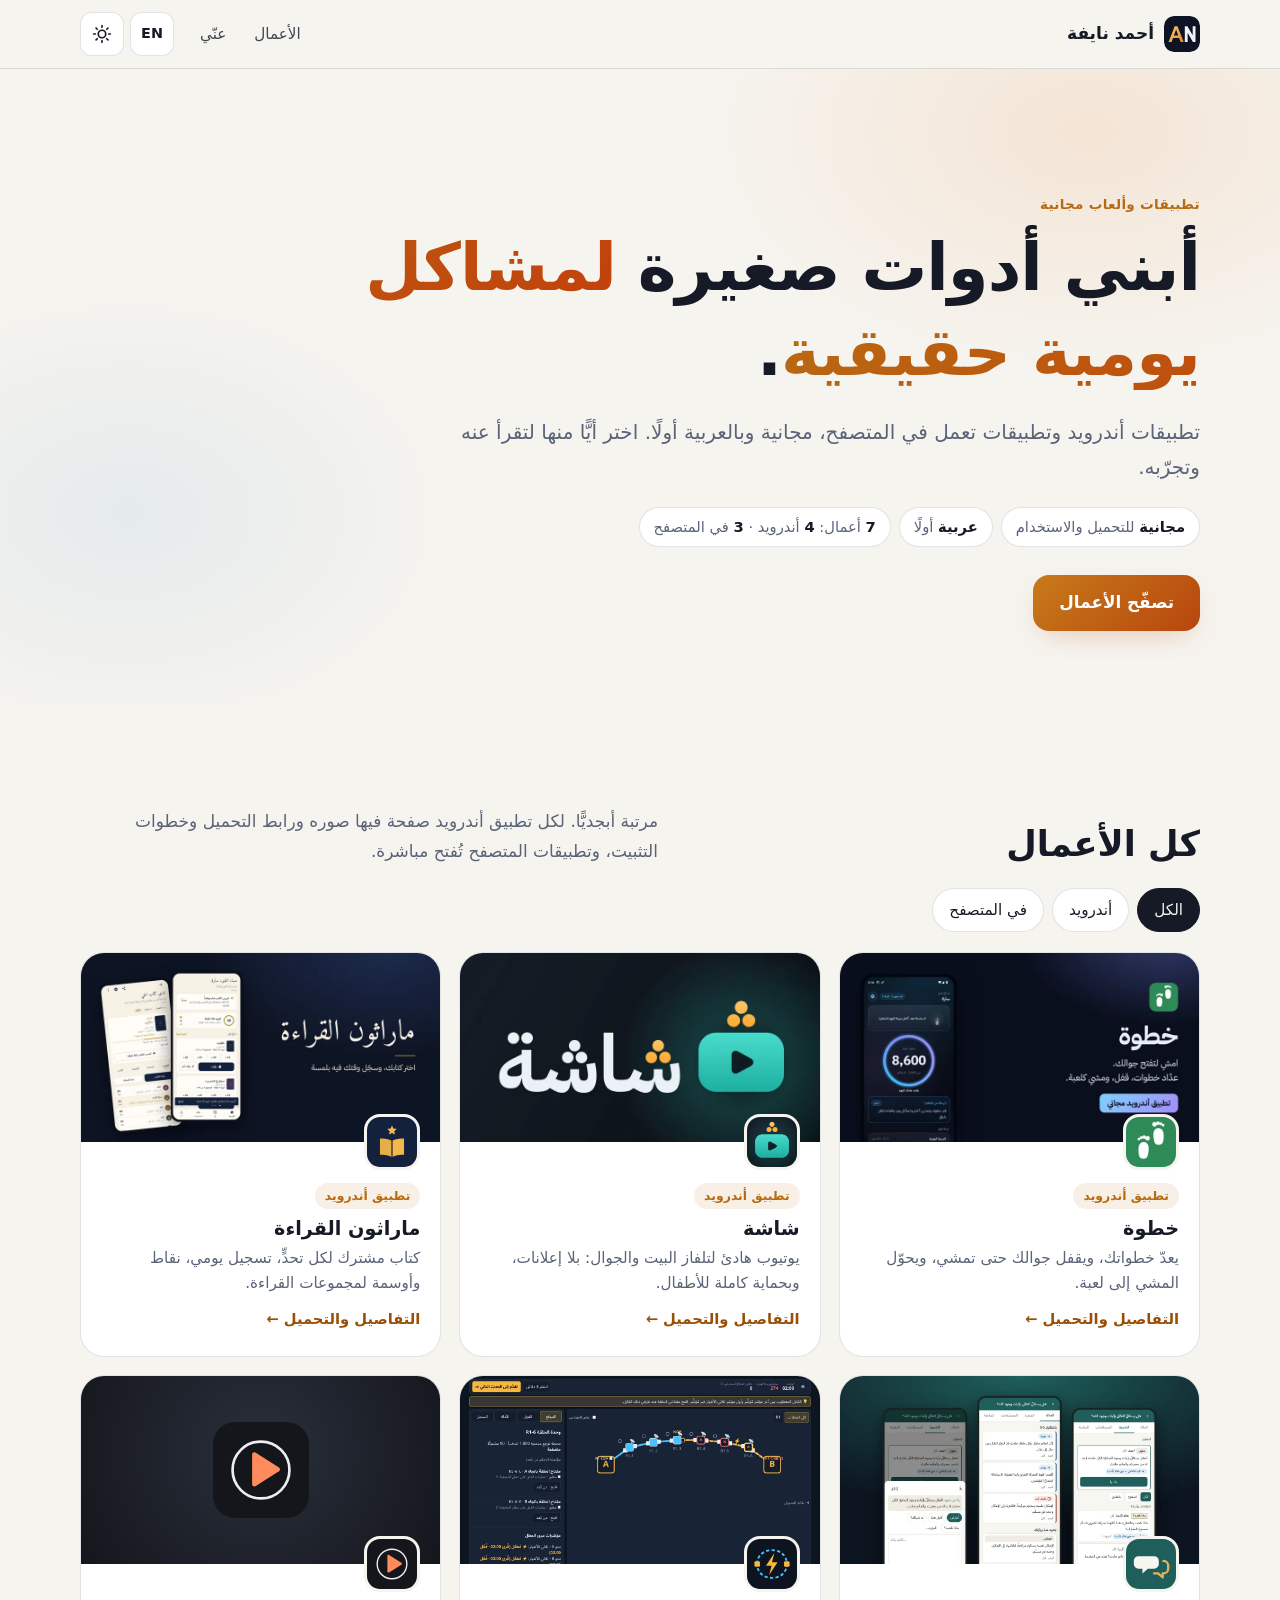
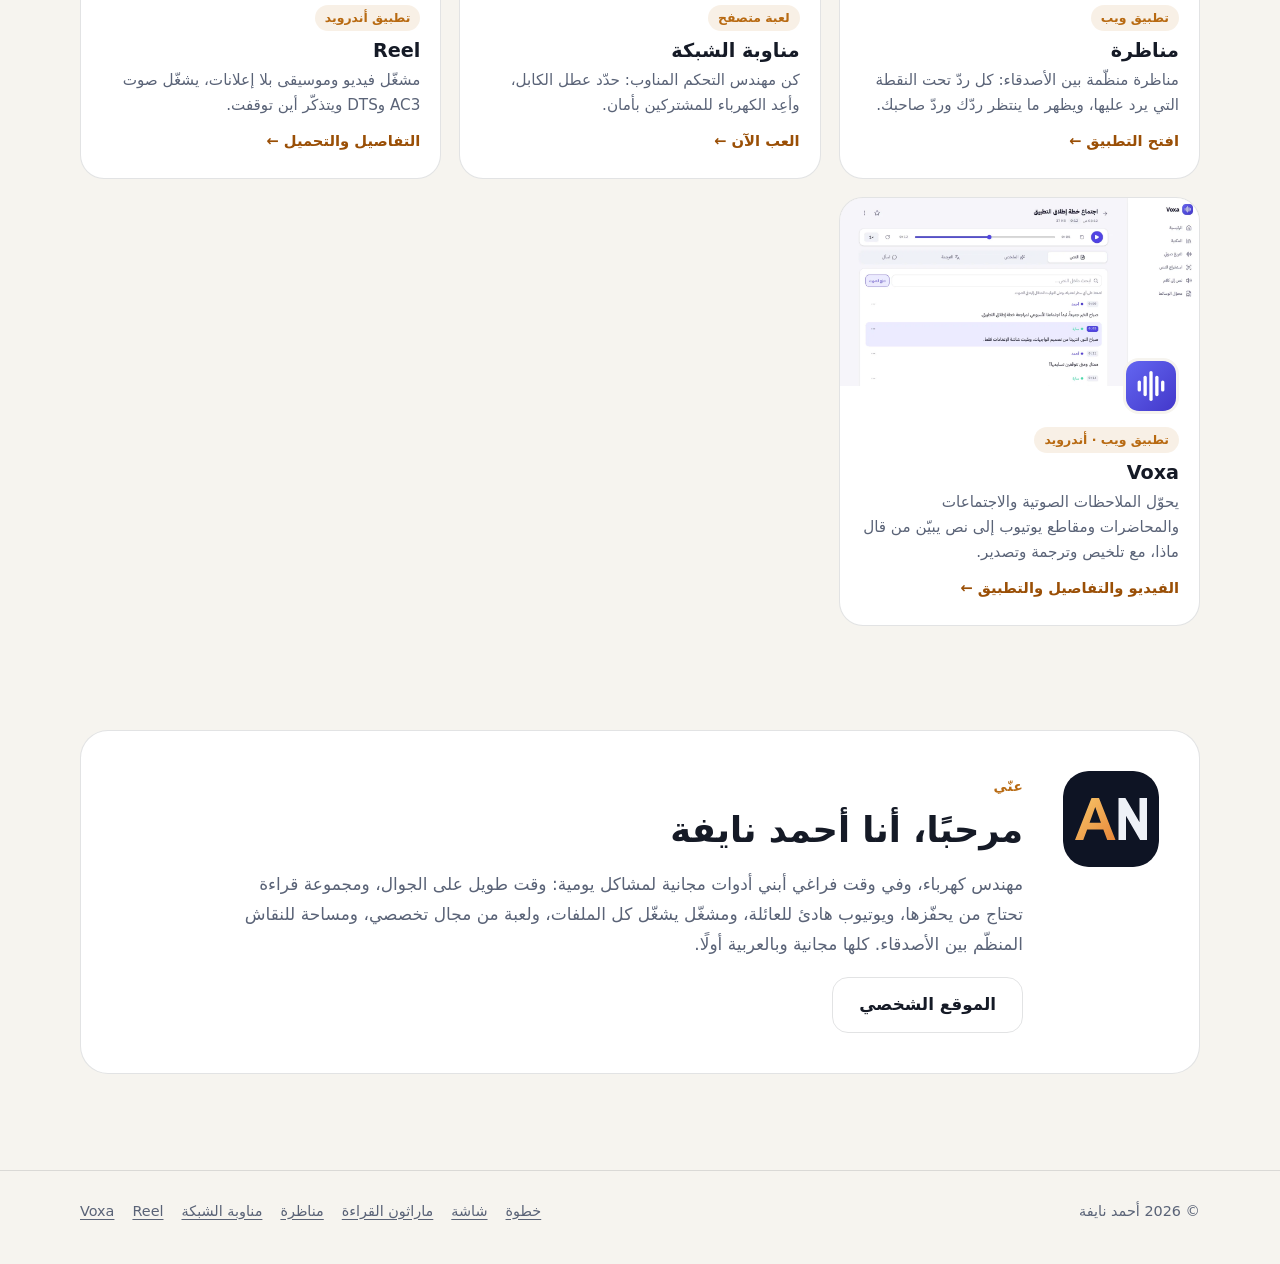
==== commit 82605f21: "Add Voxa: web app, Android APK, intro page with explainer video, hub card Co-Authored-By: Claude Fab" ====
--- a/index.html
+++ b/index.html
@@ -4,7 +4,7 @@
 <meta charset="utf-8">
 <meta name="viewport" content="width=device-width, initial-scale=1">
 <title>أحمد نايفة · تطبيقات وألعاب مجانية</title>
-<meta name="description" content="أعمال مجانية بالعربية من أحمد نايفة: تطبيقات أندرويد وتطبيقات تعمل في المتصفح — Reel، خطوة، شاشة، ماراثون القراءة، مناظرة، مناوبة الشبكة.">
+<meta name="description" content="أعمال مجانية بالعربية من أحمد نايفة: تطبيقات أندرويد وتطبيقات تعمل في المتصفح — Reel، خطوة، شاشة، ماراثون القراءة، مناظرة، مناوبة الشبكة، Voxa.">
 <link rel="canonical" href="https://ahmad-nayfeh.github.io/">
 <link rel="icon" href="assets/logo.svg" type="image/svg+xml">
 <meta name="theme-color" content="#0B1020" media="(prefers-color-scheme: dark)">
@@ -157,7 +157,7 @@
       <ul class="chips">
         <li data-en="<b>Free</b> to download and use"><b>مجانية</b> للتحميل والاستخدام</li>
         <li data-en="<b>Arabic</b> first"><b>عربية</b> أولًا</li>
-        <li data-en="<b>6</b> projects: <b>4</b> Android · <b>2</b> in the browser"><b>6</b> أعمال: <b>4</b> أندرويد · <b>2</b> في المتصفح</li>
+        <li data-en="<b>7</b> projects: <b>4</b> Android · <b>3</b> in the browser"><b>7</b> أعمال: <b>4</b> أندرويد · <b>3</b> في المتصفح</li>
       </ul>
       <div class="cta">
         <a class="btn" href="#work" data-en="Browse the work">تصفّح الأعمال</a>
@@ -228,6 +228,15 @@
           <h3><span data-en="Grid Shift">مناوبة الشبكة</span></h3>
           <p data-en="Be the duty control engineer: locate the cable fault and restore power to customers safely.">كن مهندس التحكم المناوب: حدّد عطل الكابل، وأعِد الكهرباء للمشتركين بأمان.</p>
           <span class="more" data-en="Play now →">العب الآن ←</span>
+        </div></div>
+      </a>
+      <a class="app" href="voxa/about/" data-group="browser" data-name-ar="Voxa" data-name-en="Voxa">
+        <div class="thumb shot"><img src="assets/img/voxa-shot.webp" alt="" width="1200" height="750" loading="lazy"></div>
+        <div class="meta"><img src="voxa/icon.svg" alt="" width="56" height="56"><div>
+          <span class="kind" data-en="Web app · Android">تطبيق ويب · أندرويد</span>
+          <h3>Voxa<span class="ar-only">Arabic page</span></h3>
+          <p data-en="Turns voice notes, meetings, lectures and YouTube videos into text that shows who said what, with summary, translation and export.">يحوّل الملاحظات الصوتية والاجتماعات والمحاضرات ومقاطع يوتيوب إلى نص يبيّن من قال ماذا، مع تلخيص وترجمة وتصدير.</p>
+          <span class="more" data-en="Video, details and the app →">الفيديو والتفاصيل والتطبيق ←</span>
         </div></div>
       </a>
     </div>
@@ -256,6 +265,7 @@
       <a href="marathon/" data-en="Reading Marathon" data-name-ar="ماراثون القراءة" data-name-en="Reading Marathon">ماراثون القراءة</a>
       <a href="munazara/" data-en="Munazara" data-name-ar="مناظرة" data-name-en="Munazara">مناظرة</a>
       <a href="grid-shift/" data-en="Grid Shift" data-name-ar="مناوبة الشبكة" data-name-en="Grid Shift">مناوبة الشبكة</a>
+      <a href="voxa/about/" data-name-ar="Voxa" data-name-en="Voxa">Voxa</a>
     </nav>
   </div>
 </footer>
@@ -266,7 +276,7 @@
   var descEl = document.querySelector('meta[name=description]');
   var meta = {
     ar: { title: document.title, desc: descEl.content },
-    en: { title: 'Ahmad Nayfeh · Free apps and games', desc: 'Free work by Ahmad Nayfeh, Arabic first: Android apps and browser apps — Grid Shift, Khatwa, Munazara, Reading Marathon, Reel, Shasha.' }
+    en: { title: 'Ahmad Nayfeh · Free apps and games', desc: 'Free work by Ahmad Nayfeh, Arabic first: Android apps and browser apps — Grid Shift, Khatwa, Munazara, Reading Marathon, Reel, Shasha, Voxa.' }
   };
   var nodes = [].slice.call(document.querySelectorAll('[data-en]'));
   nodes.forEach(function (n) { n.setAttribute('data-ar', n.innerHTML); });
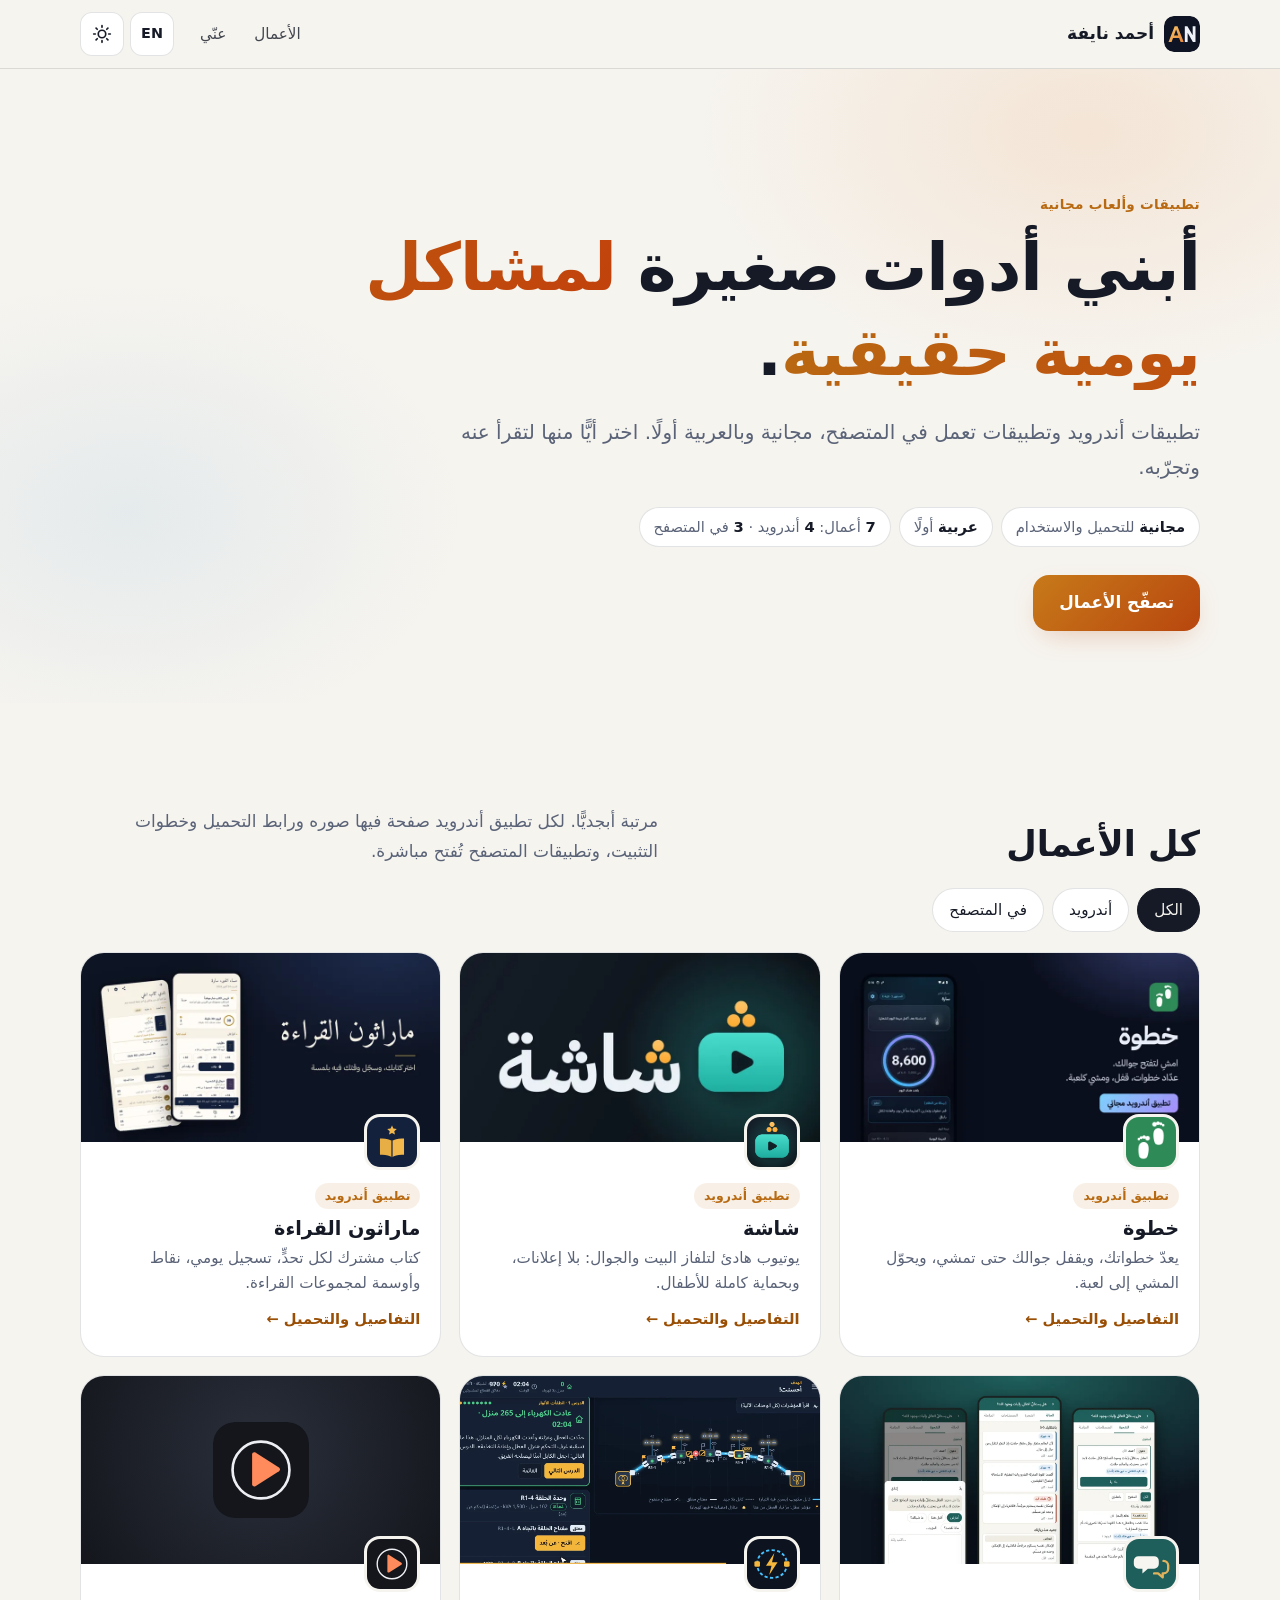
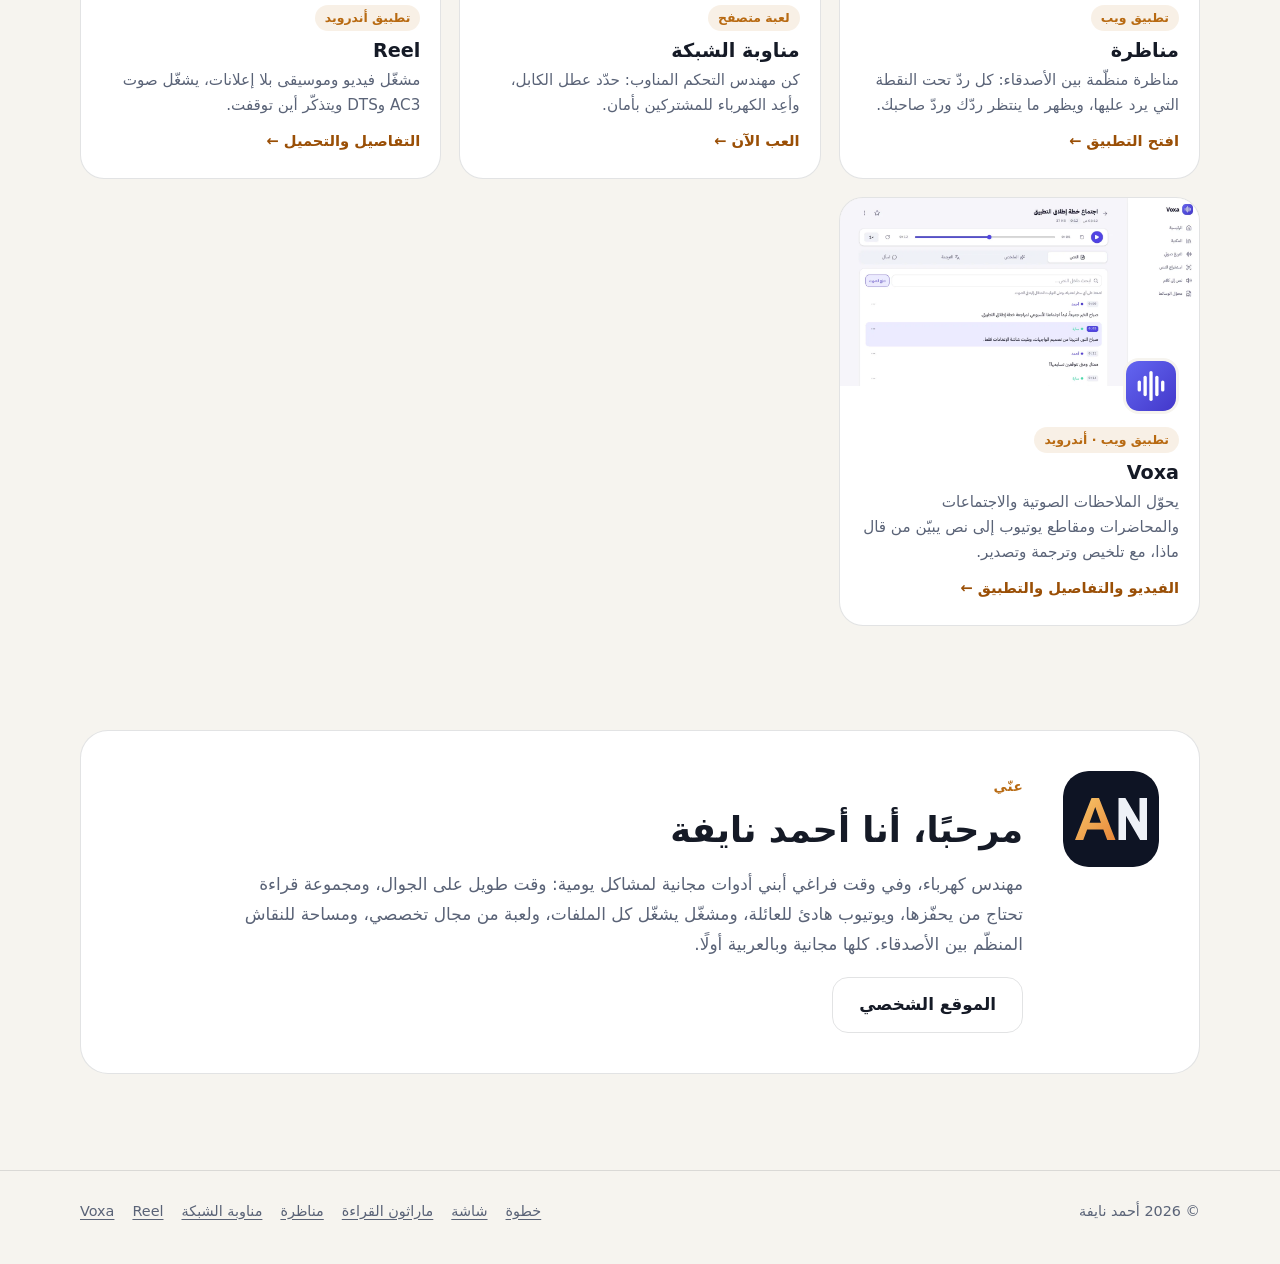
==== commit 506ea849: "Grid Shift: intro page with Arabic narrated explainer video; game v2.1; hub card links to the intro " ====
--- a/index.html
+++ b/index.html
@@ -221,7 +221,7 @@
           <span class="more" data-en="Open the app →">افتح التطبيق ←</span>
         </div></div>
       </a>
-      <a class="app" href="grid-shift/" data-group="browser" data-name-ar="مناوبة الشبكة" data-name-en="Grid Shift">
+      <a class="app" href="grid-shift/about/" data-group="browser" data-name-ar="مناوبة الشبكة" data-name-en="Grid Shift">
         <div class="thumb shot"><img src="assets/img/grid-shift-shot.webp" alt="" width="1200" height="750" loading="lazy"></div>
         <div class="meta"><img src="assets/grid-shift.svg" alt="" width="56" height="56"><div>
           <span class="kind" data-en="Browser game">لعبة متصفح</span>
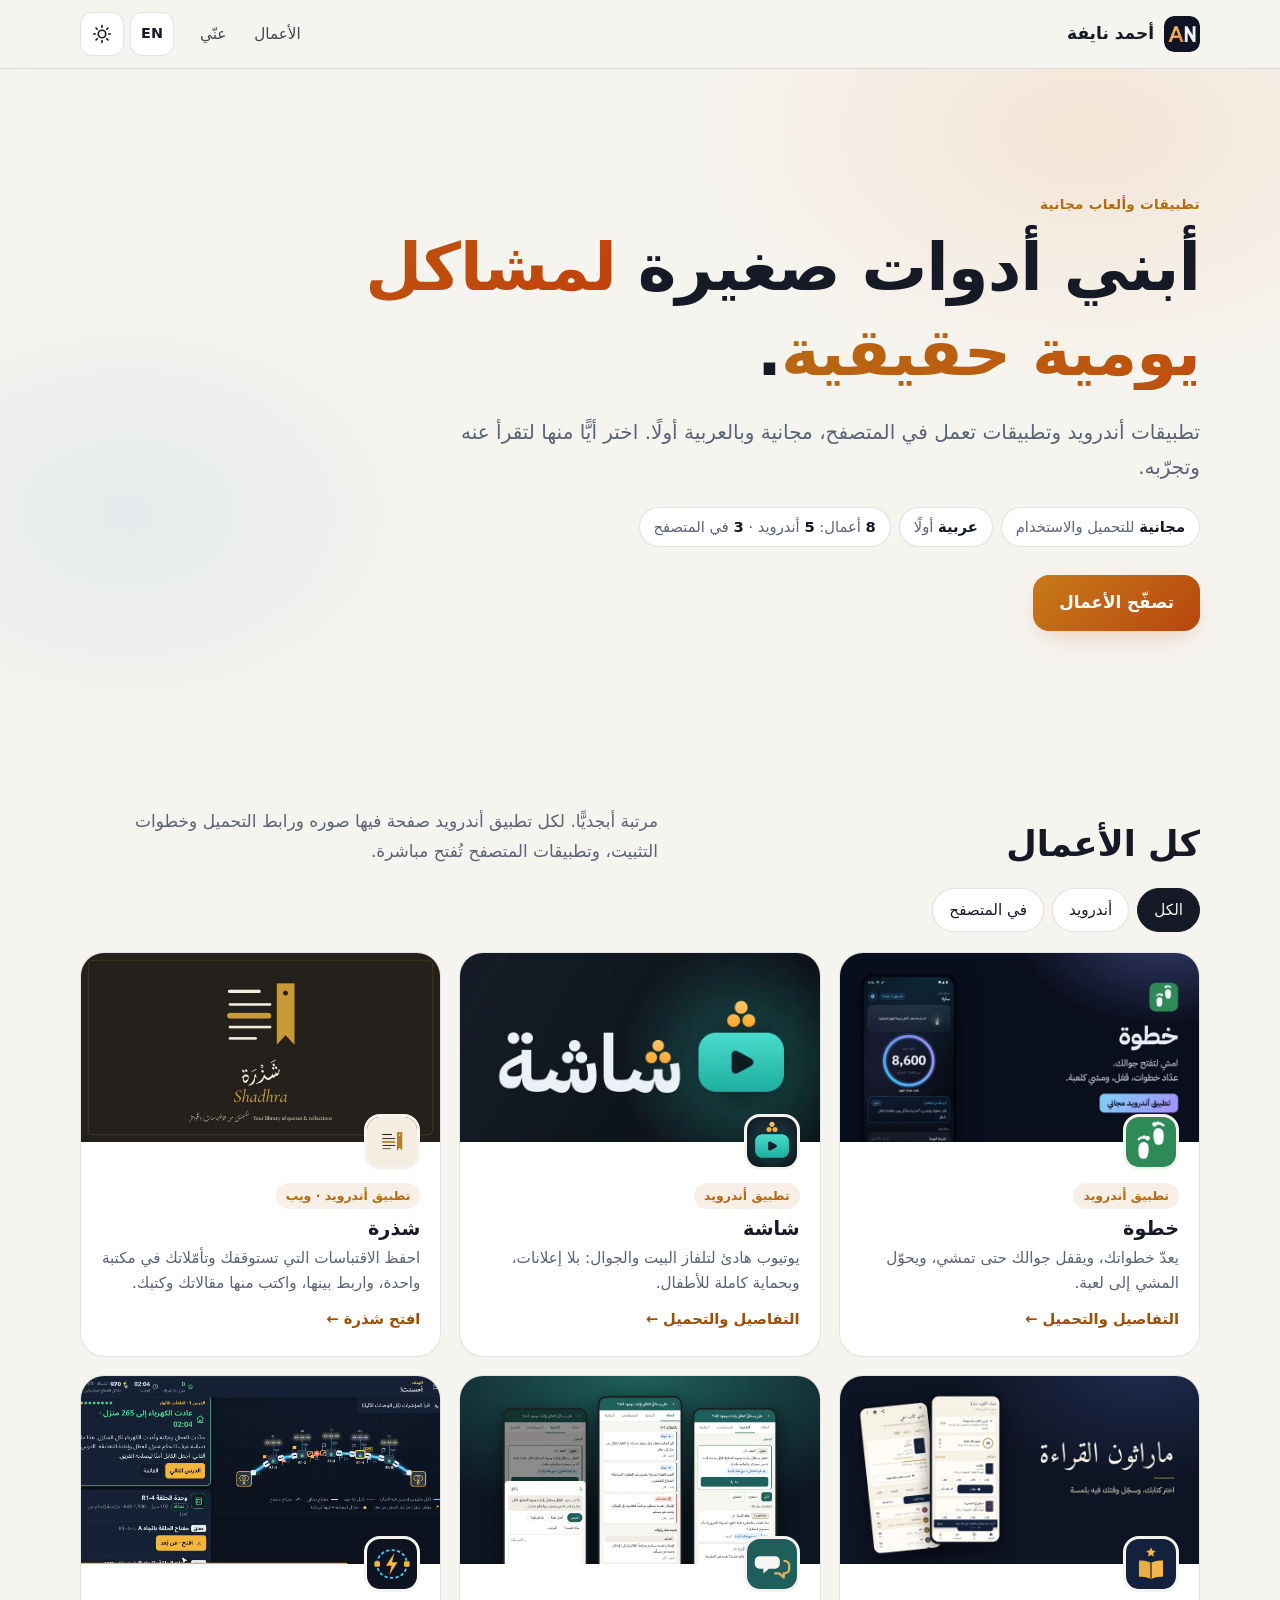
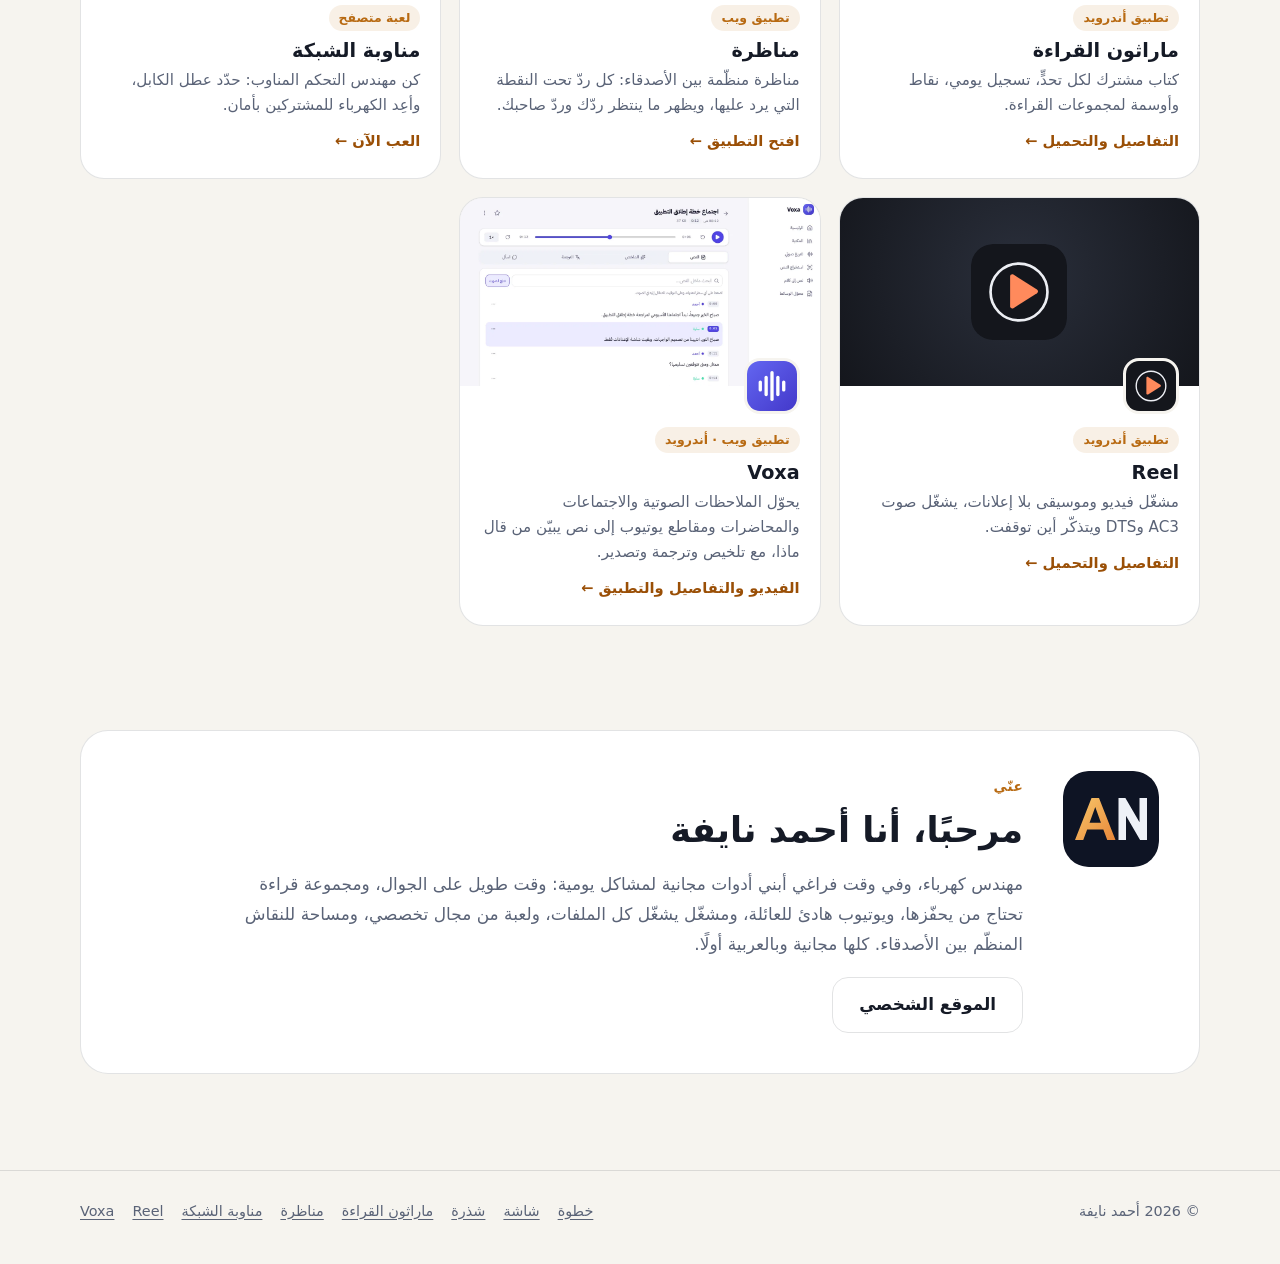
==== commit 974f25fd: "Add Shadhra to the work grid Co-Authored-By: Claude Opus 5.5 <noreply@anthropic.com>" ====
--- a/index.html
+++ b/index.html
@@ -157,7 +157,7 @@
       <ul class="chips">
         <li data-en="<b>Free</b> to download and use"><b>مجانية</b> للتحميل والاستخدام</li>
         <li data-en="<b>Arabic</b> first"><b>عربية</b> أولًا</li>
-        <li data-en="<b>7</b> projects: <b>4</b> Android · <b>3</b> in the browser"><b>7</b> أعمال: <b>4</b> أندرويد · <b>3</b> في المتصفح</li>
+        <li data-en="<b>8</b> projects: <b>5</b> Android · <b>3</b> in the browser"><b>8</b> أعمال: <b>5</b> أندرويد · <b>3</b> في المتصفح</li>
       </ul>
       <div class="cta">
         <a class="btn" href="#work" data-en="Browse the work">تصفّح الأعمال</a>
@@ -176,6 +176,15 @@
       <button type="button" data-filter="browser" aria-pressed="false" data-en="In the browser">في المتصفح</button>
     </div>
     <div class="apps" id="work-grid">
+      <a class="app" href="https://shadhra.app" data-group="android" data-name-ar="شذرة" data-name-en="Shadhra">
+        <div class="thumb"><img src="assets/img/shadhra-card.webp" alt="" width="1200" height="630" loading="lazy"></div>
+        <div class="meta"><img src="assets/img/shadhra-icon.png" alt="" width="56" height="56"><div>
+          <span class="kind" data-en="Android app · Web">تطبيق أندرويد · ويب</span>
+          <h3><span data-en="Shadhra">شذرة</span></h3>
+          <p data-en="Keep the quotes that stop you and your reflections in one library, link them, and write essays and books from them.">احفظ الاقتباسات التي تستوقفك وتأمّلاتك في مكتبة واحدة، واربط بينها، واكتب منها مقالاتك وكتبك.</p>
+          <span class="more" data-en="Open Shadhra →">افتح شذرة ←</span>
+        </div></div>
+      </a>
       <a class="app" href="reel/" data-group="android" data-name-ar="Reel" data-name-en="Reel">
         <div class="thumb icon-only"><img src="reel/img/icon.svg" alt="" width="96" height="96" loading="lazy"></div>
         <div class="meta"><img src="reel/img/icon.svg" alt="" width="56" height="56"><div>
@@ -259,6 +268,7 @@
   <div class="wrap foot">
     <span data-en="© 2026 Ahmad Nayfeh">© 2026 أحمد نايفة</span>
     <nav aria-label="روابط" data-en-aria="Links" id="foot-links">
+      <a href="https://shadhra.app" data-en="Shadhra" data-name-ar="شذرة" data-name-en="Shadhra">شذرة</a>
       <a href="reel/" data-name-ar="Reel" data-name-en="Reel">Reel</a>
       <a href="khatwa/" data-en="Khatwa" data-name-ar="خطوة" data-name-en="Khatwa">خطوة</a>
       <a href="shasha/" data-en="Shasha" data-name-ar="شاشة" data-name-en="Shasha">شاشة</a>
@@ -276,7 +286,7 @@
   var descEl = document.querySelector('meta[name=description]');
   var meta = {
     ar: { title: document.title, desc: descEl.content },
-    en: { title: 'Ahmad Nayfeh · Free apps and games', desc: 'Free work by Ahmad Nayfeh, Arabic first: Android apps and browser apps — Grid Shift, Khatwa, Munazara, Reading Marathon, Reel, Shasha, Voxa.' }
+    en: { title: 'Ahmad Nayfeh · Free apps and games', desc: 'Free work by Ahmad Nayfeh, Arabic first: Android apps and browser apps — Grid Shift, Khatwa, Munazara, Reading Marathon, Reel, Shadhra, Shasha, Voxa.' }
   };
   var nodes = [].slice.call(document.querySelectorAll('[data-en]'));
   nodes.forEach(function (n) { n.setAttribute('data-ar', n.innerHTML); });
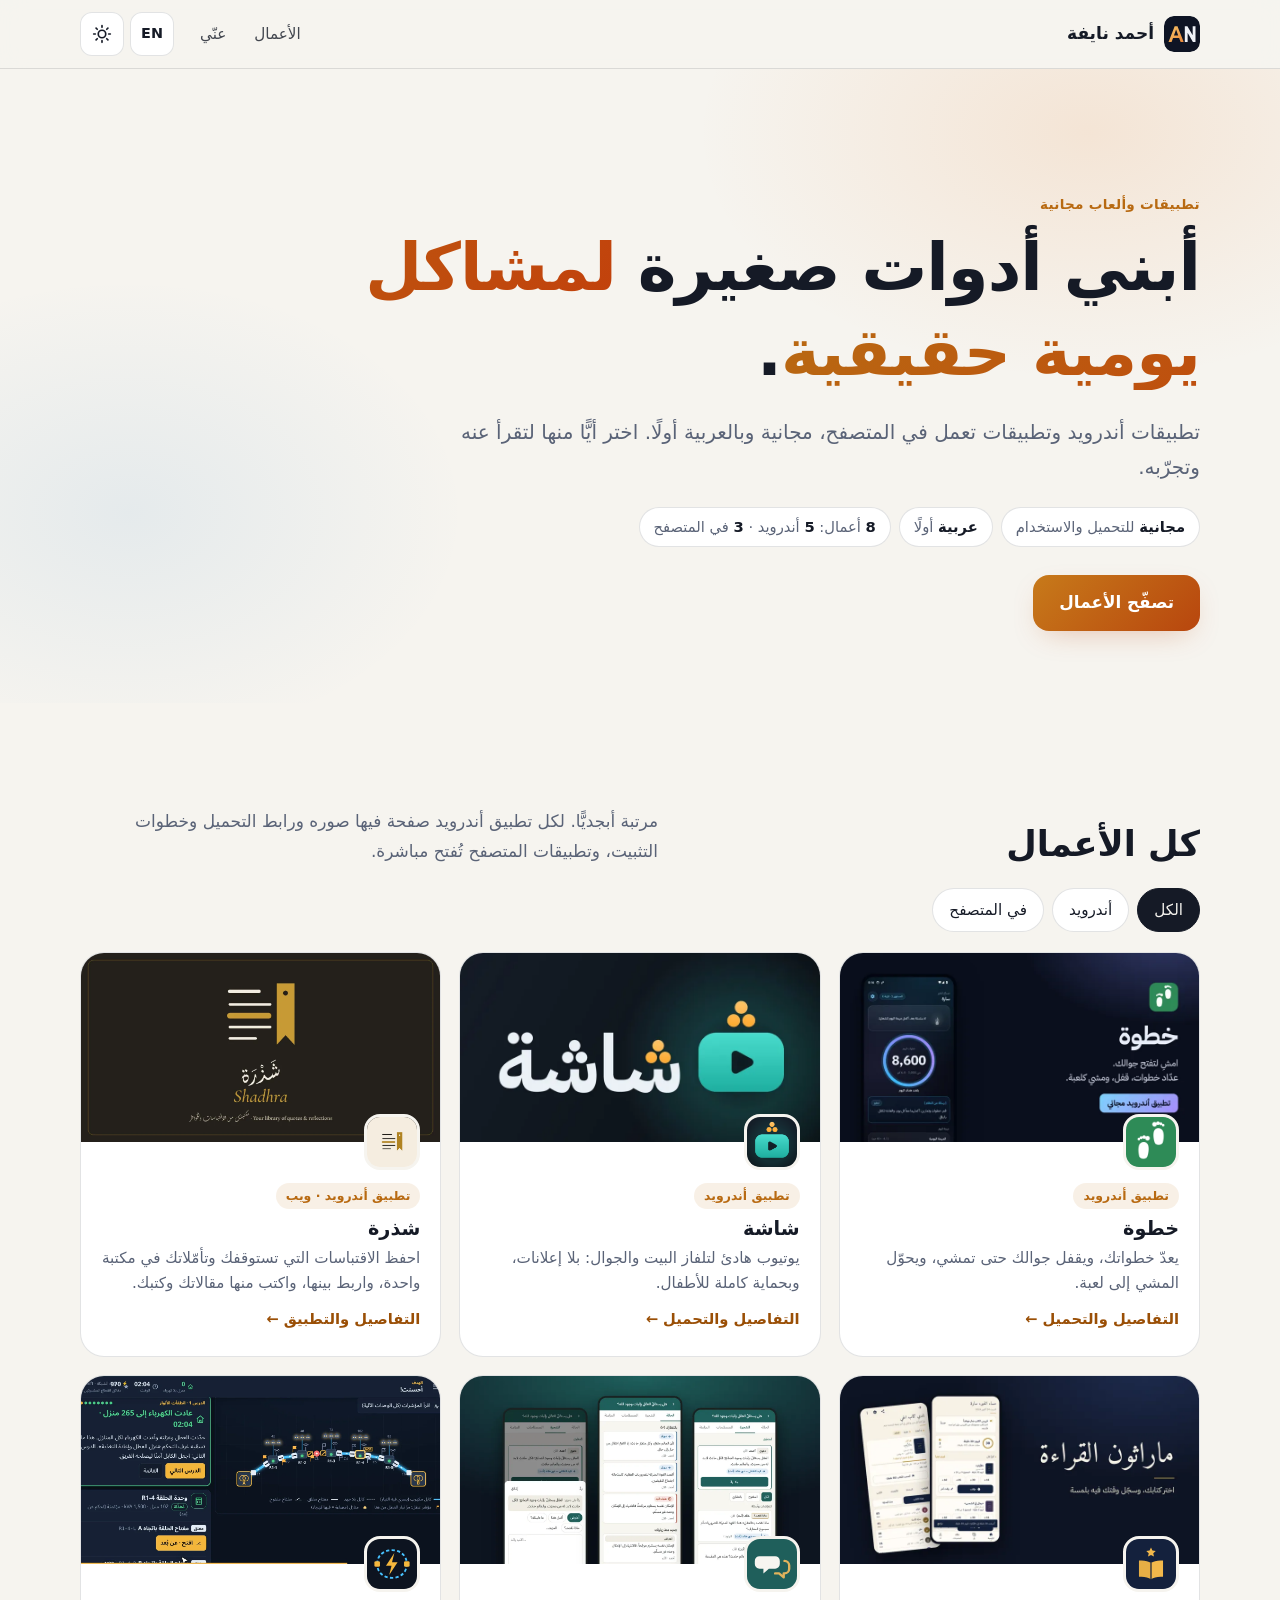
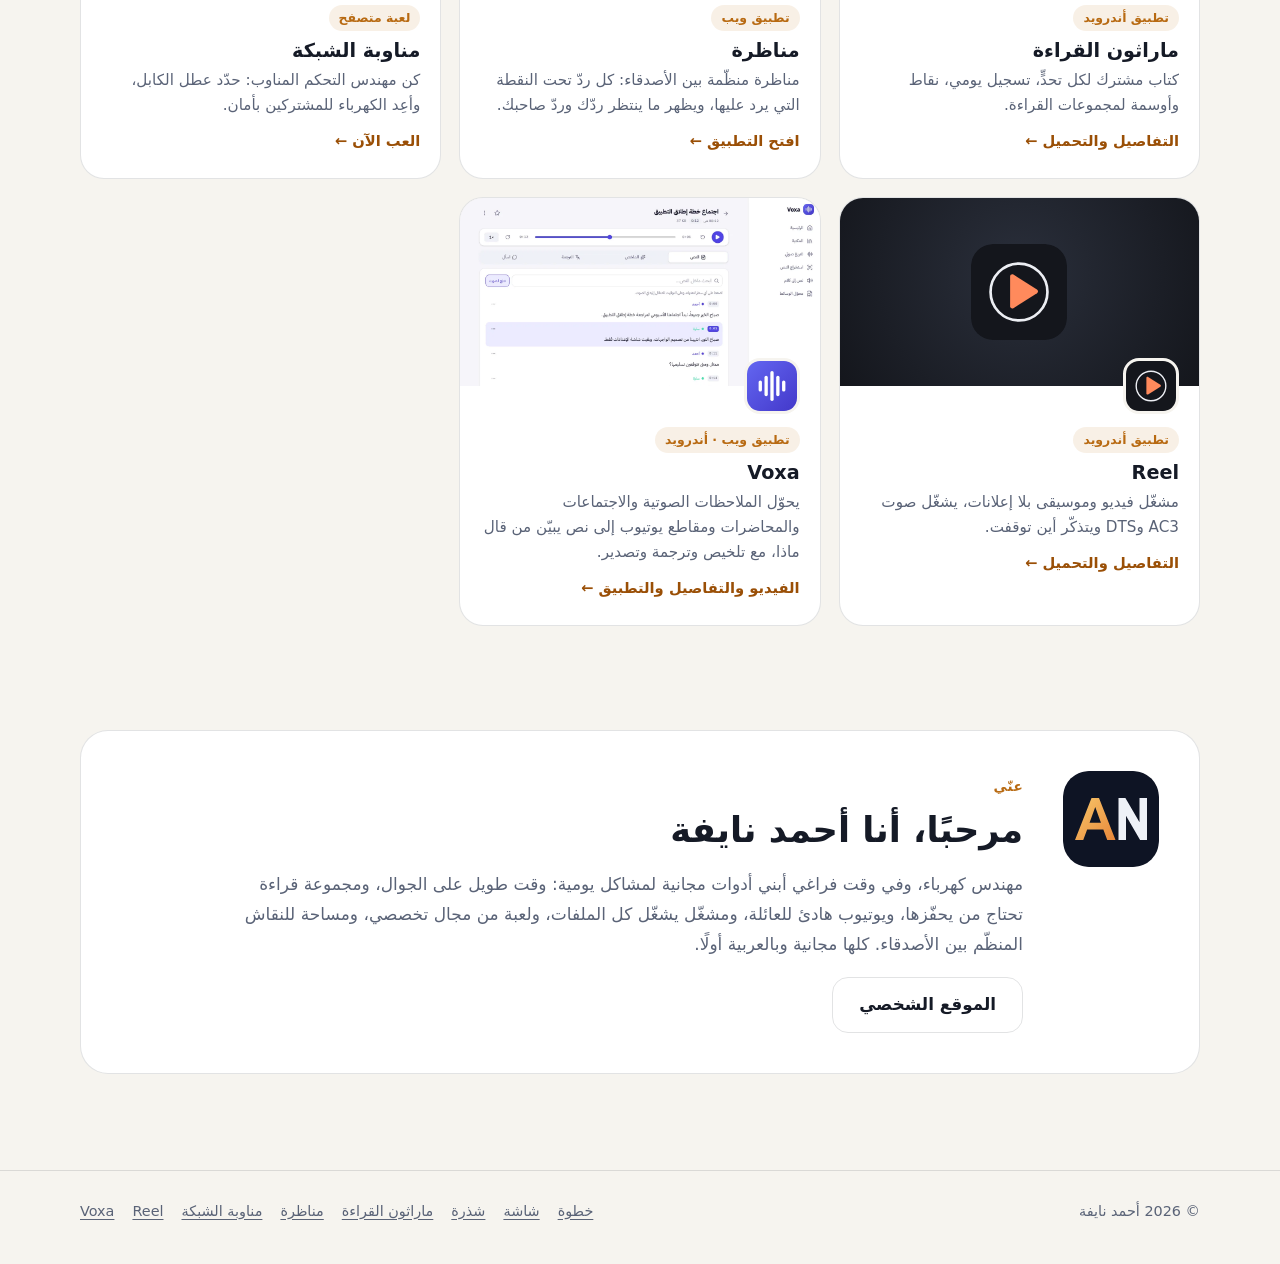
==== commit b164f986: "Shadhra card opens its project page Co-Authored-By: Claude Opus 5.5 <noreply@anthropic.com>" ====
--- a/index.html
+++ b/index.html
@@ -176,13 +176,13 @@
       <button type="button" data-filter="browser" aria-pressed="false" data-en="In the browser">في المتصفح</button>
     </div>
     <div class="apps" id="work-grid">
-      <a class="app" href="https://shadhra.app" data-group="android" data-name-ar="شذرة" data-name-en="Shadhra">
+      <a class="app" href="https://ahmadnayfeh.vercel.app/projects/shadhra" data-group="android" data-name-ar="شذرة" data-name-en="Shadhra">
         <div class="thumb"><img src="assets/img/shadhra-card.webp" alt="" width="1200" height="630" loading="lazy"></div>
         <div class="meta"><img src="assets/img/shadhra-icon.png" alt="" width="56" height="56"><div>
           <span class="kind" data-en="Android app · Web">تطبيق أندرويد · ويب</span>
           <h3><span data-en="Shadhra">شذرة</span></h3>
           <p data-en="Keep the quotes that stop you and your reflections in one library, link them, and write essays and books from them.">احفظ الاقتباسات التي تستوقفك وتأمّلاتك في مكتبة واحدة، واربط بينها، واكتب منها مقالاتك وكتبك.</p>
-          <span class="more" data-en="Open Shadhra →">افتح شذرة ←</span>
+          <span class="more" data-en="Details and the app →">التفاصيل والتطبيق ←</span>
         </div></div>
       </a>
       <a class="app" href="reel/" data-group="android" data-name-ar="Reel" data-name-en="Reel">
@@ -268,7 +268,7 @@
   <div class="wrap foot">
     <span data-en="© 2026 Ahmad Nayfeh">© 2026 أحمد نايفة</span>
     <nav aria-label="روابط" data-en-aria="Links" id="foot-links">
-      <a href="https://shadhra.app" data-en="Shadhra" data-name-ar="شذرة" data-name-en="Shadhra">شذرة</a>
+      <a href="https://ahmadnayfeh.vercel.app/projects/shadhra" data-en="Shadhra" data-name-ar="شذرة" data-name-en="Shadhra">شذرة</a>
       <a href="reel/" data-name-ar="Reel" data-name-en="Reel">Reel</a>
       <a href="khatwa/" data-en="Khatwa" data-name-ar="خطوة" data-name-en="Khatwa">خطوة</a>
       <a href="shasha/" data-en="Shasha" data-name-ar="شاشة" data-name-en="Shasha">شاشة</a>
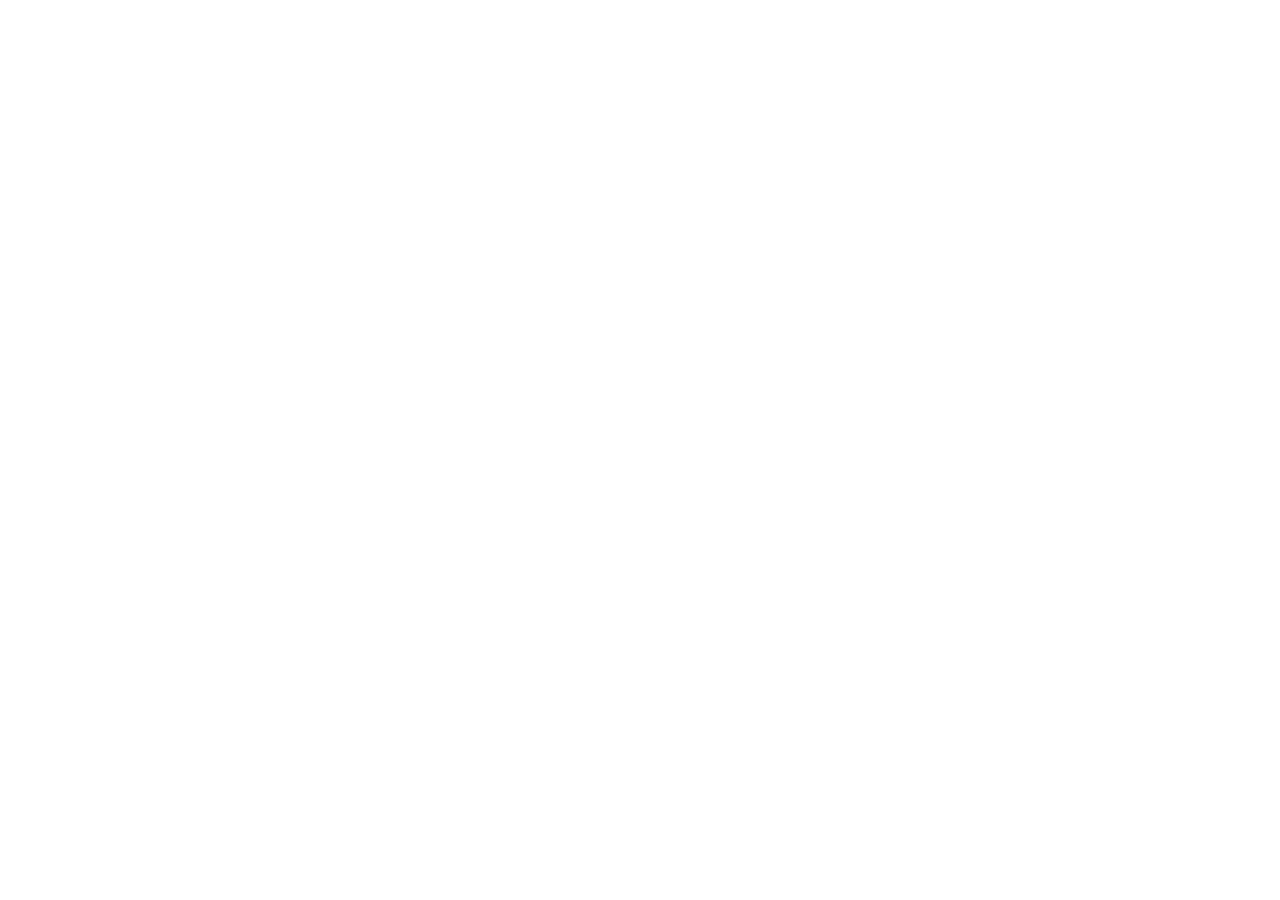
==== commit d9787bc1: "Replace the old hub with one page that forwards to ahmadnayfeh.com Not for the main branch until the" ====
--- a/index.html
+++ b/index.html
@@ -3,334 +3,62 @@
 <head>
 <meta charset="utf-8">
 <meta name="viewport" content="width=device-width, initial-scale=1">
-<title>أحمد نايفة · تطبيقات وألعاب مجانية</title>
-<meta name="description" content="أعمال مجانية بالعربية من أحمد نايفة: تطبيقات أندرويد وتطبيقات تعمل في المتصفح — Reel، خطوة، شاشة، ماراثون القراءة، مناظرة، مناوبة الشبكة، Voxa.">
-<link rel="canonical" href="https://ahmad-nayfeh.github.io/">
-<link rel="icon" href="assets/logo.svg" type="image/svg+xml">
-<meta name="theme-color" content="#0B1020" media="(prefers-color-scheme: dark)">
-<meta name="theme-color" content="#F6F4EF" media="(prefers-color-scheme: light)">
-<meta property="og:type" content="website">
-<meta property="og:locale" content="ar_AR">
-<meta property="og:locale:alternate" content="en_US">
-<meta property="og:title" content="أحمد نايفة · تطبيقات وألعاب مجانية">
-<meta property="og:description" content="تطبيقات أندرويد وتطبيقات متصفح مجانية، عربية أولًا.">
-<meta property="og:url" content="https://ahmad-nayfeh.github.io/">
-<meta property="og:image" content="https://ahmad-nayfeh.github.io/assets/img/og-hub.png">
-<meta name="twitter:card" content="summary_large_image">
-<link rel="stylesheet" href="assets/fonts.css">
-<link rel="stylesheet" href="assets/site.css">
+<meta name="robots" content="noindex">
+<title>انتقل الموقع · This site has moved</title>
+<!--
+  This address has moved to https://ahmadnayfeh.com.
+  GitHub Pages cannot redirect on the server, so this one page is served for every
+  old address (it is both index.html and 404.html) and sends the visitor to the
+  matching new address, keeping the query string and the part after "#".
+-->
 <script>
-  /* Theme and language before first paint (no flash). Storage may be blocked: ignore errors. */
-  (function () {
-    var d = document.documentElement, t = null, l = null;
-    try { t = localStorage.getItem('theme'); l = localStorage.getItem('lang'); } catch (e) {}
-    var q = new URLSearchParams(location.search).get('lang');
-    if (q === 'en' || q === 'ar') l = q;
-    if (t === 'light' || t === 'dark') d.setAttribute('data-theme', t);
-    if (l === 'en') { d.lang = 'en'; d.dir = 'ltr'; }
-  })();
+(function () {
+  var NEW = "https://ahmadnayfeh.com";
+  // Old file names that changed.
+  var FILES = {
+    "/khatwa/khatwa-0.10.0.apk": "/apps/khatwa/khatwa.apk",
+    "/reel/reel-1.0.0.apk": "/apps/reel/reel.apk",
+    "/marathon/reading-marathon-0.1.0.apk": "/apps/marathon/reading-marathon.apk"
+  };
+  // Browser apps now run one level down, at /apps/<app>/app/.
+  var RUNNING = { "munazara": 1, "voxa": 1, "grid-shift": 1 };
+  // Files that sit beside an app's page rather than inside the running app.
+  var BESIDE = { "voxa.apk": 1, "latest.json": 1 };
+
+  function target(path) {
+    path = path.replace(/\/index\.html$/, "/");
+    if (FILES[path]) return FILES[path];
+    var parts = path.split("/").filter(Boolean);
+    if (parts.length === 0) return "/apps/";
+    if (parts[0] === ".well-known") return path;
+    if (parts[0] === "assets") return "/apps/" + parts.join("/");
+    var app = parts[0], rest = parts.slice(1);
+    var tail = rest.join("/") + (rest.length && /\/$/.test(path) ? "/" : "");
+    if (RUNNING[app]) {
+      if (rest[0] === "about") return "/apps/" + app + "/";            // the old information page
+      if (rest.length === 1 && BESIDE[rest[0]]) return "/apps/" + app + "/" + rest[0];
+      return "/apps/" + app + "/app/" + tail;                          // the app itself and its files
+    }
+    return "/apps/" + app + "/" + tail;
+  }
+
+  var url = NEW + target(location.pathname) + location.search + location.hash;
+  window.__moved = url;
+  location.replace(url);
+})();
 </script>
 <style>
-  :root {
-    --bg: #0B1020; --bg2: #10172B; --ink: #EEF1F7; --muted: #A1ABC0; --line: rgba(255,255,255,.11);
-    --card: rgba(255,255,255,.04); --card-hover: rgba(255,255,255,.07); --accent: #F2B84B; --accent-2: #E8873A;
-    --accent-soft: rgba(242,184,75,.13); --on-accent: #1A1204; --link: #F5C76E; --shadow: 0 30px 60px -30px rgba(0,0,0,.7);
-    --btn-bg: linear-gradient(135deg, #F7C76A, #E8873A); --glow: rgba(232,135,58,.55);
-    --hero-a: rgba(242,184,75,.16); --hero-b: rgba(71,194,255,.10);
-    color-scheme: dark;
-  }
-  @media (prefers-color-scheme: light) {
-    :root:not([data-theme="dark"]) {
-      --bg: #F6F4EF; --bg2: #EFECE4; --ink: #151A26; --muted: #5A6377; --line: rgba(20,26,38,.12);
-      --card: #FFFFFF; --card-hover: #FFFFFF; --accent: #B86A12; --accent-2: #C2410C; --accent-soft: rgba(184,106,18,.10);
-      --on-accent: #FFFFFF; --link: #9A4F06; --shadow: 0 24px 48px -28px rgba(20,26,38,.35);
-      --btn-bg: linear-gradient(135deg, #C77A1A, #B8460E); --glow: rgba(184,70,14,.35);
-      --hero-a: rgba(232,135,58,.14); --hero-b: rgba(30,120,200,.08);
-      color-scheme: light;
-    }
-  }
-  :root[data-theme="light"] {
-    --bg: #F6F4EF; --bg2: #EFECE4; --ink: #151A26; --muted: #5A6377; --line: rgba(20,26,38,.12);
-    --card: #FFFFFF; --card-hover: #FFFFFF; --accent: #B86A12; --accent-2: #C2410C; --accent-soft: rgba(184,106,18,.10);
-    --on-accent: #FFFFFF; --link: #9A4F06; --shadow: 0 24px 48px -28px rgba(20,26,38,.35);
-    --btn-bg: linear-gradient(135deg, #C77A1A, #B8460E); --glow: rgba(184,70,14,.35);
-    --hero-a: rgba(232,135,58,.14); --hero-b: rgba(30,120,200,.08);
-    color-scheme: light;
-  }
-  body { background: var(--bg); }
-
-  /* Header */
-  .site-head { position: sticky; top: 0; z-index: 20; backdrop-filter: saturate(1.4) blur(12px); -webkit-backdrop-filter: saturate(1.4) blur(12px); background: color-mix(in srgb, var(--bg) 80%, transparent); border-bottom: 1px solid var(--line); }
-  .site-head .top { padding: 12px 0; }
-  .head-end { display: flex; align-items: center; gap: 6px; }
-  .site-head nav { display: flex; gap: 4px; margin-inline-end: 8px; }
-  .site-head nav a { padding: 8px 12px; border-radius: 10px; color: var(--ink); opacity: .8; text-decoration: none; font-size: .95rem; }
-  .site-head nav a:hover { opacity: 1; background: var(--card); }
-  @media (max-width: 720px) { .site-head nav { display: none; } }
-  .icon-btn { min-width: 44px; height: 44px; padding: 0 10px; display: inline-grid; place-items: center; border-radius: 12px; border: 1px solid var(--line); background: var(--card); color: var(--ink); font: inherit; font-weight: 700; font-size: .9rem; cursor: pointer; }
-  .icon-btn:hover { border-color: var(--accent); }
-  .icon-btn svg { width: 20px; height: 20px; }
-  .i-sun { display: none; }
-  :root[data-theme="light"] .i-sun { display: block; } :root[data-theme="light"] .i-moon { display: none; }
-  @media (prefers-color-scheme: light) { :root:not([data-theme]) .i-sun { display: block; } :root:not([data-theme]) .i-moon { display: none; } }
-
-  /* Hero */
-  .intro { position: relative; isolation: isolate; padding: clamp(56px, 11vw, 120px) 0 clamp(40px, 7vw, 72px); overflow: hidden; }
-  .intro::before { content: ""; position: absolute; inset: 0; z-index: -1;
-    background: radial-gradient(600px 380px at 85% 10%, var(--hero-a), transparent 65%), radial-gradient(520px 360px at 10% 70%, var(--hero-b), transparent 65%); }
-  .intro h1 { font-size: clamp(2.3rem, 7vw, 4.1rem); letter-spacing: -.015em; margin-bottom: .3em; max-width: 14em; }
-  .intro h1 .hl { background: linear-gradient(135deg, var(--accent), var(--accent-2)); -webkit-background-clip: text; background-clip: text; color: transparent; }
-  .chips { display: flex; flex-wrap: wrap; gap: 8px; margin: 22px 0 28px; padding: 0; list-style: none; }
-  .chips li { border: 1px solid var(--line); background: var(--card); border-radius: 999px; padding: 6px 14px; font-size: .92rem; color: var(--muted); }
-  .chips b { color: var(--ink); font-weight: 600; }
-
-  /* Section titles */
-  .sec-head { display: flex; align-items: end; justify-content: space-between; gap: 8px 16px; margin-bottom: 22px; flex-wrap: wrap; }
-  .sec-head h2 { margin: 0; }
-  .sec-head p { margin: 0; color: var(--muted); max-width: 34em; }
-  section[id] { scroll-margin-top: 80px; }
-
-  /* Type tag and filters (one equal grid, no featured item) */
-  .kind { display: inline-block; font-size: .78rem; font-weight: 600; padding: 2px 10px; border-radius: 999px; background: var(--accent-soft); color: var(--accent); margin-bottom: 8px; }
-  .filters { display: flex; flex-wrap: wrap; gap: 8px; margin: 0 0 20px; }
-  .filters button { min-height: 44px; padding: 0 16px; border-radius: 999px; border: 1px solid var(--line); background: var(--card); color: var(--ink); font: inherit; font-size: .95rem; cursor: pointer; }
-  .filters button[aria-pressed="true"] { background: var(--ink); color: var(--bg); border-color: var(--ink); }
-  .app[hidden] { display: none; }
-  /* App cards */
-  .apps { display: grid; grid-template-columns: repeat(3, minmax(0, 1fr)); gap: 18px; }
-  @media (max-width: 960px) { .apps { grid-template-columns: repeat(2, minmax(0, 1fr)); } }
-  @media (max-width: 600px) { .apps { grid-template-columns: 1fr; } }
-  .app { display: flex; flex-direction: column; border: 1px solid var(--line); border-radius: 24px; overflow: hidden; background: var(--card); color: inherit; text-decoration: none; transition: transform .18s ease, border-color .18s ease, box-shadow .18s ease; }
-  .app:hover { transform: translateY(-3px); border-color: color-mix(in srgb, var(--accent) 55%, transparent); box-shadow: var(--shadow); background: var(--card-hover); }
-  .app .thumb { aspect-ratio: 1200 / 630; background: var(--bg2); overflow: hidden; }
-  .app .thumb img { width: 100%; height: 100%; object-fit: cover; }
-  .app .thumb.shot img { object-position: center top; }
-  .app .thumb.icon-only { display: grid; place-items: center; background: radial-gradient(circle at 50% 40%, #2A2F3B, #14161C); }
-  .app .thumb.icon-only img { width: 96px; height: 96px; border-radius: 22px; object-fit: contain; }
-  .app .meta { display: flex; flex-direction: column; padding: 0 20px 22px; flex: 1; }
-  .app .meta > img { width: 56px; height: 56px; border-radius: 16px; flex: none; margin-top: -28px; border: 3px solid var(--bg); background: var(--bg); }
-  .app .meta > div { padding-top: 10px; }
-  .app .more { white-space: nowrap; }
-  .app h3 { margin: 0 0 .2em; font-size: 1.2rem; }
-  .app p { margin: 0; color: var(--muted); font-size: .95rem; line-height: 1.65; }
-  .app .more { display: inline-block; margin-top: 10px; font-weight: 600; font-size: .92rem; color: var(--link); }
-  .ar-only { display: none; font-size: .72rem; font-weight: 600; color: var(--muted); border: 1px solid var(--line); border-radius: 999px; padding: 1px 8px; margin-inline-start: 8px; vertical-align: middle; }
-  html[lang="en"] .ar-only { display: inline-block; }
-
-  /* About */
-  .about { display: grid; grid-template-columns: auto 1fr; gap: clamp(20px, 4vw, 40px); align-items: start; border: 1px solid var(--line); border-radius: 28px; padding: clamp(22px, 4vw, 40px); background: var(--card); }
-  .about .mark { width: 96px; height: 96px; border-radius: 26px; }
-  .about p { color: var(--muted); max-width: 46em; }
-  @media (max-width: 640px) { .about { grid-template-columns: 1fr; } .about .mark { width: 72px; height: 72px; } }
-
-  .site-foot { border-top: 1px solid var(--line); margin-top: clamp(56px, 9vw, 96px); }
-  .site-foot .foot { padding: 28px 0 40px; }
-  .foot nav { display: flex; flex-wrap: wrap; gap: 6px 18px; }
+  body { margin: 0; min-height: 100vh; display: grid; place-items: center; background: #1B3BDB; color: #fff;
+    font-family: system-ui, "Segoe UI", Tahoma, sans-serif; text-align: center; padding: 24px; line-height: 1.8; }
+  a { color: #fff; font-weight: 700; }
+  h1 { font-size: 2rem; margin: 0 0 .3em; }
 </style>
 </head>
 <body>
-<a class="skip" href="#main" data-en="Skip to content">تخطَّ إلى المحتوى</a>
-
-<header class="site-head">
-  <div class="wrap top">
-    <a class="brand" href="./"><img src="assets/logo.svg" alt="" width="36" height="36"><span data-en="Ahmad Nayfeh">أحمد نايفة</span></a>
-    <div class="head-end">
-      <nav aria-label="الأقسام" data-en-aria="Sections">
-        <a href="#work" data-en="Work">الأعمال</a>
-        <a href="#about" data-en="About">عنّي</a>
-      </nav>
-      <button class="icon-btn" id="lang" type="button" aria-label="Switch to English" data-en-aria="التبديل إلى العربية"><span data-en="ع">EN</span></button>
-      <button class="icon-btn" id="theme" type="button" aria-label="تبديل المظهر" data-en-aria="Toggle theme">
-        <svg class="i-moon" viewBox="0 0 24 24" fill="none" stroke="currentColor" stroke-width="2" stroke-linecap="round" stroke-linejoin="round" aria-hidden="true"><path d="M21 12.8A9 9 0 1 1 11.2 3a7 7 0 0 0 9.8 9.8z"/></svg>
-        <svg class="i-sun" viewBox="0 0 24 24" fill="none" stroke="currentColor" stroke-width="2" stroke-linecap="round" aria-hidden="true"><circle cx="12" cy="12" r="4.5"/><path d="M12 2v2M12 20v2M4.9 4.9l1.4 1.4M17.7 17.7l1.4 1.4M2 12h2M20 12h2M4.9 19.1l1.4-1.4M17.7 6.3l1.4-1.4"/></svg>
-      </button>
-    </div>
-  </div>
-</header>
-
-<main id="main">
-  <div class="intro">
-    <div class="wrap">
-      <span class="eyebrow" data-en="Free apps and games">تطبيقات وألعاب مجانية</span>
-      <h1 data-en="I build small tools for <span class=&quot;hl&quot;>real everyday problems</span>.">أبني أدوات صغيرة <span class="hl">لمشاكل يومية حقيقية</span>.</h1>
-      <p class="lead" data-en="Android apps and apps that run in the browser, free and Arabic first. Pick any of them to read about it and try it.">تطبيقات أندرويد وتطبيقات تعمل في المتصفح، مجانية وبالعربية أولًا. اختر أيًّا منها لتقرأ عنه وتجرّبه.</p>
-      <ul class="chips">
-        <li data-en="<b>Free</b> to download and use"><b>مجانية</b> للتحميل والاستخدام</li>
-        <li data-en="<b>Arabic</b> first"><b>عربية</b> أولًا</li>
-        <li data-en="<b>8</b> projects: <b>5</b> Android · <b>3</b> in the browser"><b>8</b> أعمال: <b>5</b> أندرويد · <b>3</b> في المتصفح</li>
-      </ul>
-      <div class="cta">
-        <a class="btn" href="#work" data-en="Browse the work">تصفّح الأعمال</a>
-      </div>
-    </div>
-  </div>
-
-  <section class="wrap section" id="work" aria-labelledby="work-h">
-    <div class="sec-head">
-      <h2 id="work-h" data-en="All work">كل الأعمال</h2>
-      <p data-en="Listed alphabetically. Android apps have a page with screenshots, the download link and install steps; browser apps open directly.">مرتبة أبجديًّا. لكل تطبيق أندرويد صفحة فيها صوره ورابط التحميل وخطوات التثبيت، وتطبيقات المتصفح تُفتح مباشرة.</p>
-    </div>
-    <div class="filters" role="group" aria-label="تصفية" data-en-aria="Filter">
-      <button type="button" data-filter="all" aria-pressed="true" data-en="All">الكل</button>
-      <button type="button" data-filter="android" aria-pressed="false" data-en="Android">أندرويد</button>
-      <button type="button" data-filter="browser" aria-pressed="false" data-en="In the browser">في المتصفح</button>
-    </div>
-    <div class="apps" id="work-grid">
-      <a class="app" href="https://ahmadnayfeh.vercel.app/projects/shadhra" data-group="android" data-name-ar="شذرة" data-name-en="Shadhra">
-        <div class="thumb"><img src="assets/img/shadhra-card.webp" alt="" width="1200" height="630" loading="lazy"></div>
-        <div class="meta"><img src="assets/img/shadhra-icon.png" alt="" width="56" height="56"><div>
-          <span class="kind" data-en="Android app · Web">تطبيق أندرويد · ويب</span>
-          <h3><span data-en="Shadhra">شذرة</span></h3>
-          <p data-en="Keep the quotes that stop you and your reflections in one library, link them, and write essays and books from them.">احفظ الاقتباسات التي تستوقفك وتأمّلاتك في مكتبة واحدة، واربط بينها، واكتب منها مقالاتك وكتبك.</p>
-          <span class="more" data-en="Details and the app →">التفاصيل والتطبيق ←</span>
-        </div></div>
-      </a>
-      <a class="app" href="reel/" data-group="android" data-name-ar="Reel" data-name-en="Reel">
-        <div class="thumb icon-only"><img src="reel/img/icon.svg" alt="" width="96" height="96" loading="lazy"></div>
-        <div class="meta"><img src="reel/img/icon.svg" alt="" width="56" height="56"><div>
-          <span class="kind" data-en="Android app">تطبيق أندرويد</span>
-          <h3>Reel<span class="ar-only">Arabic page</span></h3>
-          <p data-en="Ad-free video and music player that plays AC3 and DTS audio and remembers where you stopped.">مشغّل فيديو وموسيقى بلا إعلانات، يشغّل صوت AC3 وDTS ويتذكّر أين توقفت.</p>
-          <span class="more" data-en="Details and download →">التفاصيل والتحميل ←</span>
-        </div></div>
-      </a>
-      <a class="app" href="khatwa/" data-group="android" data-name-ar="خطوة" data-name-en="Khatwa">
-        <div class="thumb"><img src="assets/img/khatwa-card.webp" alt="" width="800" height="420" loading="lazy"></div>
-        <div class="meta"><img src="khatwa/img/logo.png" alt="" width="56" height="56"><div>
-          <span class="kind" data-en="Android app">تطبيق أندرويد</span>
-          <h3><span data-en="Khatwa">خطوة</span><span class="ar-only">Arabic page</span></h3>
-          <p data-en="Counts your steps, locks your phone until you walk, and turns walking into a game.">يعدّ خطواتك، ويقفل جوالك حتى تمشي، ويحوّل المشي إلى لعبة.</p>
-          <span class="more" data-en="Details and download →">التفاصيل والتحميل ←</span>
-        </div></div>
-      </a>
-      <a class="app" href="shasha/" data-group="android" data-name-ar="شاشة" data-name-en="Shasha">
-        <div class="thumb"><img src="assets/img/shasha-card.webp" alt="" width="800" height="450" loading="lazy"></div>
-        <div class="meta"><img src="shasha/img/icon.png" alt="" width="56" height="56"><div>
-          <span class="kind" data-en="Android app">تطبيق أندرويد</span>
-          <h3><span data-en="Shasha">شاشة</span><span class="ar-only">Arabic page</span></h3>
-          <p data-en="Calm YouTube for the family TV and phone: no ads, with full protection for children.">يوتيوب هادئ لتلفاز البيت والجوال: بلا إعلانات، وبحماية كاملة للأطفال.</p>
-          <span class="more" data-en="Details and download →">التفاصيل والتحميل ←</span>
-        </div></div>
-      </a>
-      <a class="app" href="marathon/" data-group="android" data-name-ar="ماراثون القراءة" data-name-en="Reading Marathon">
-        <div class="thumb"><img src="assets/img/marathon-card.webp" alt="" width="800" height="420" loading="lazy"></div>
-        <div class="meta"><img src="marathon/img/icon.svg" alt="" width="56" height="56"><div>
-          <span class="kind" data-en="Android app">تطبيق أندرويد</span>
-          <h3><span data-en="Reading Marathon">ماراثون القراءة</span><span class="ar-only">Arabic page</span></h3>
-          <p data-en="One shared book per challenge, a daily log, points and badges for reading groups.">كتاب مشترك لكل تحدٍّ، تسجيل يومي، نقاط وأوسمة لمجموعات القراءة.</p>
-          <span class="more" data-en="Details and download →">التفاصيل والتحميل ←</span>
-        </div></div>
-      </a>
-      <a class="app" href="munazara/" data-group="browser" data-name-ar="مناظرة" data-name-en="Munazara">
-        <div class="thumb shot"><img src="assets/img/munazara-shot.webp" alt="" width="1200" height="750" loading="lazy"></div>
-        <div class="meta"><img src="munazara/icon.svg" alt="" width="56" height="56"><div>
-          <span class="kind" data-en="Web app">تطبيق ويب</span>
-          <h3><span data-en="Munazara">مناظرة</span></h3>
-          <p data-en="A structured debate between friends: every reply sits under the point it answers, and you see what is waiting on you and on your friend.">مناظرة منظّمة بين الأصدقاء: كل ردّ تحت النقطة التي يرد عليها، ويظهر ما ينتظر ردّك وردّ صاحبك.</p>
-          <span class="more" data-en="Open the app →">افتح التطبيق ←</span>
-        </div></div>
-      </a>
-      <a class="app" href="grid-shift/about/" data-group="browser" data-name-ar="مناوبة الشبكة" data-name-en="Grid Shift">
-        <div class="thumb shot"><img src="assets/img/grid-shift-shot.webp" alt="" width="1200" height="750" loading="lazy"></div>
-        <div class="meta"><img src="assets/grid-shift.svg" alt="" width="56" height="56"><div>
-          <span class="kind" data-en="Browser game">لعبة متصفح</span>
-          <h3><span data-en="Grid Shift">مناوبة الشبكة</span></h3>
-          <p data-en="Be the duty control engineer: locate the cable fault and restore power to customers safely.">كن مهندس التحكم المناوب: حدّد عطل الكابل، وأعِد الكهرباء للمشتركين بأمان.</p>
-          <span class="more" data-en="Play now →">العب الآن ←</span>
-        </div></div>
-      </a>
-      <a class="app" href="voxa/about/" data-group="browser" data-name-ar="Voxa" data-name-en="Voxa">
-        <div class="thumb shot"><img src="assets/img/voxa-shot.webp" alt="" width="1200" height="750" loading="lazy"></div>
-        <div class="meta"><img src="voxa/icon.svg" alt="" width="56" height="56"><div>
-          <span class="kind" data-en="Web app · Android">تطبيق ويب · أندرويد</span>
-          <h3>Voxa<span class="ar-only">Arabic page</span></h3>
-          <p data-en="Turns voice notes, meetings, lectures and YouTube videos into text that shows who said what, with summary, translation and export.">يحوّل الملاحظات الصوتية والاجتماعات والمحاضرات ومقاطع يوتيوب إلى نص يبيّن من قال ماذا، مع تلخيص وترجمة وتصدير.</p>
-          <span class="more" data-en="Video, details and the app →">الفيديو والتفاصيل والتطبيق ←</span>
-        </div></div>
-      </a>
-    </div>
-  </section>
-
-  <section class="wrap" id="about" aria-labelledby="about-h">
-    <div class="about">
-      <img class="mark" src="assets/logo.svg" alt="" width="96" height="96">
-      <div>
-        <span class="eyebrow" data-en="About">عنّي</span>
-        <h2 id="about-h" data-en="Hi, I'm Ahmad Nayfeh">مرحبًا، أنا أحمد نايفة</h2>
-        <p data-en="I'm an electrical engineer, and in my spare time I build free tools for everyday problems: too much time on the phone, keeping a reading group going, a calm YouTube for the family, a player that plays every file, a game from my own field, and a place for structured debate between friends. All free, Arabic first.">مهندس كهرباء، وفي وقت فراغي أبني أدوات مجانية لمشاكل يومية: وقت طويل على الجوال، ومجموعة قراءة تحتاج من يحفّزها، ويوتيوب هادئ للعائلة، ومشغّل يشغّل كل الملفات، ولعبة من مجال تخصصي، ومساحة للنقاش المنظّم بين الأصدقاء. كلها مجانية وبالعربية أولًا.</p>
-        <div class="cta"><a class="btn btn-ghost" href="https://ahmadnayfeh.vercel.app" data-en="Personal website">الموقع الشخصي</a></div>
-      </div>
-    </div>
-  </section>
+<main>
+  <h1>انتقل الموقع إلى ahmadnayfeh.com</h1>
+  <p lang="en" dir="ltr">This site has moved to <a id="go" href="https://ahmadnayfeh.com/apps/">ahmadnayfeh.com</a>.</p>
 </main>
-
-<footer class="site-foot">
-  <div class="wrap foot">
-    <span data-en="© 2026 Ahmad Nayfeh">© 2026 أحمد نايفة</span>
-    <nav aria-label="روابط" data-en-aria="Links" id="foot-links">
-      <a href="https://ahmadnayfeh.vercel.app/projects/shadhra" data-en="Shadhra" data-name-ar="شذرة" data-name-en="Shadhra">شذرة</a>
-      <a href="reel/" data-name-ar="Reel" data-name-en="Reel">Reel</a>
-      <a href="khatwa/" data-en="Khatwa" data-name-ar="خطوة" data-name-en="Khatwa">خطوة</a>
-      <a href="shasha/" data-en="Shasha" data-name-ar="شاشة" data-name-en="Shasha">شاشة</a>
-      <a href="marathon/" data-en="Reading Marathon" data-name-ar="ماراثون القراءة" data-name-en="Reading Marathon">ماراثون القراءة</a>
-      <a href="munazara/" data-en="Munazara" data-name-ar="مناظرة" data-name-en="Munazara">مناظرة</a>
-      <a href="grid-shift/" data-en="Grid Shift" data-name-ar="مناوبة الشبكة" data-name-en="Grid Shift">مناوبة الشبكة</a>
-      <a href="voxa/about/" data-name-ar="Voxa" data-name-en="Voxa">Voxa</a>
-    </nav>
-  </div>
-</footer>
-
-<script>
-(function () {
-  var d = document.documentElement;
-  var descEl = document.querySelector('meta[name=description]');
-  var meta = {
-    ar: { title: document.title, desc: descEl.content },
-    en: { title: 'Ahmad Nayfeh · Free apps and games', desc: 'Free work by Ahmad Nayfeh, Arabic first: Android apps and browser apps — Grid Shift, Khatwa, Munazara, Reading Marathon, Reel, Shadhra, Shasha, Voxa.' }
-  };
-  var nodes = [].slice.call(document.querySelectorAll('[data-en]'));
-  nodes.forEach(function (n) { n.setAttribute('data-ar', n.innerHTML); });
-  var ariaNodes = [].slice.call(document.querySelectorAll('[data-en-aria]'));
-  ariaNodes.forEach(function (n) { n.setAttribute('data-ar-aria', n.getAttribute('aria-label')); });
-  function apply(l) {
-    d.lang = l; d.dir = l === 'en' ? 'ltr' : 'rtl';
-    nodes.forEach(function (n) { n.innerHTML = n.getAttribute(l === 'en' ? 'data-en' : 'data-ar'); });
-    ariaNodes.forEach(function (n) { n.setAttribute('aria-label', n.getAttribute(l === 'en' ? 'data-en-aria' : 'data-ar-aria')); });
-    document.title = meta[l].title;
-    descEl.content = meta[l].desc;
-    sortAlpha(l);
-  }
-  // Alphabetical order in the current language, so no item is favoured by position.
-  function sortAlpha(l) {
-    var coll = new Intl.Collator(l === 'en' ? 'en' : 'ar');
-    ['work-grid', 'foot-links'].forEach(function (id) {
-      var box = document.getElementById(id); if (!box) return;
-      var items = [].slice.call(box.children);
-      items.sort(function (a, b) { return coll.compare(a.getAttribute('data-name-' + l), b.getAttribute('data-name-' + l)); });
-      items.forEach(function (n) { box.appendChild(n); });
-    });
-  }
-  sortAlpha(d.lang === 'en' ? 'en' : 'ar');
-  [].slice.call(document.querySelectorAll('[data-filter]')).forEach(function (b, _, all) {
-    b.addEventListener('click', function () {
-      var f = b.getAttribute('data-filter');
-      all.forEach(function (x) { x.setAttribute('aria-pressed', x === b ? 'true' : 'false'); });
-      [].slice.call(document.querySelectorAll('#work-grid .app')).forEach(function (c) { c.hidden = f !== 'all' && c.getAttribute('data-group') !== f; });
-    });
-  });
-  if (d.lang === 'en') apply('en');
-  document.getElementById('lang').addEventListener('click', function () {
-    var l = d.lang === 'en' ? 'ar' : 'en';
-    apply(l);
-    try { localStorage.setItem('lang', l); } catch (e) {}
-  });
-  document.getElementById('theme').addEventListener('click', function () {
-    var cur = d.getAttribute('data-theme') || (matchMedia('(prefers-color-scheme: light)').matches ? 'light' : 'dark');
-    var next = cur === 'light' ? 'dark' : 'light';
-    d.setAttribute('data-theme', next);
-    try { localStorage.setItem('theme', next); } catch (e) {}
-  });
-})();
-</script>
+<script>if (window.__moved) document.getElementById("go").href = window.__moved;</script>
 </body>
 </html>
